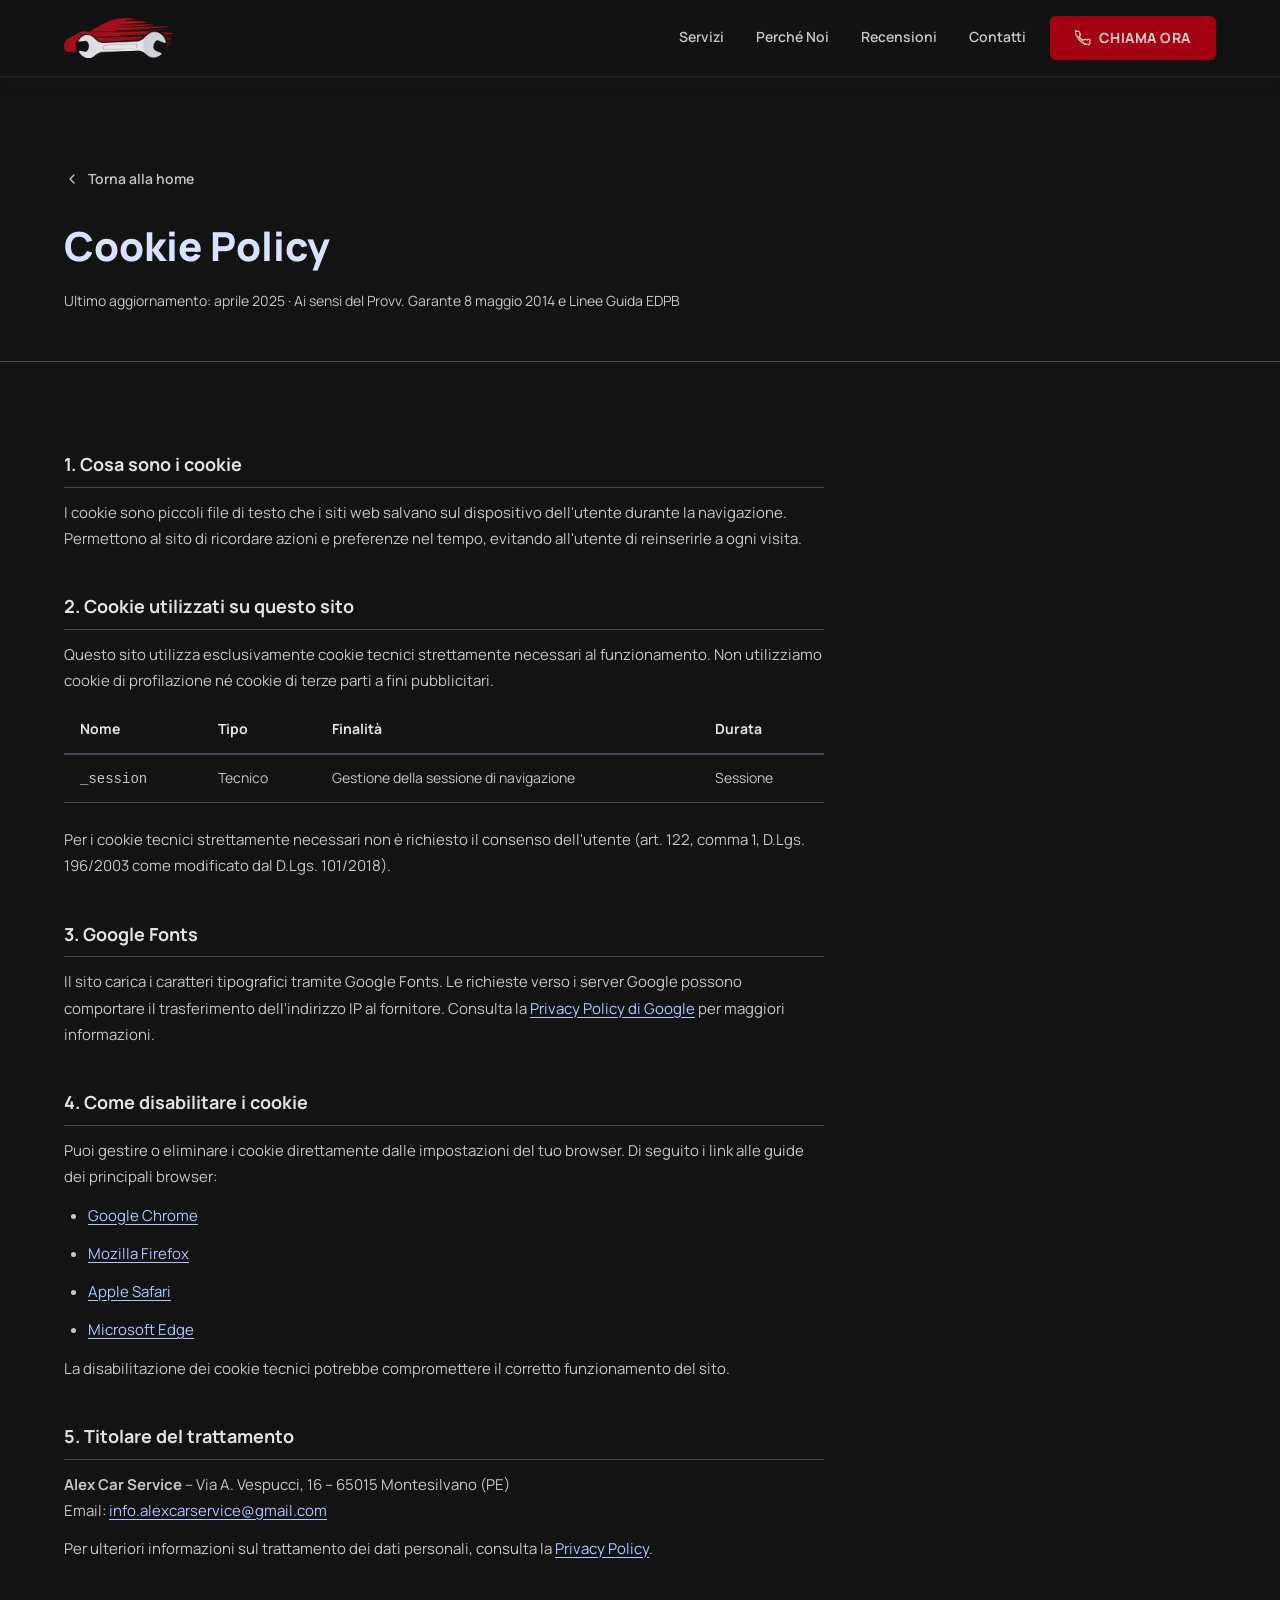
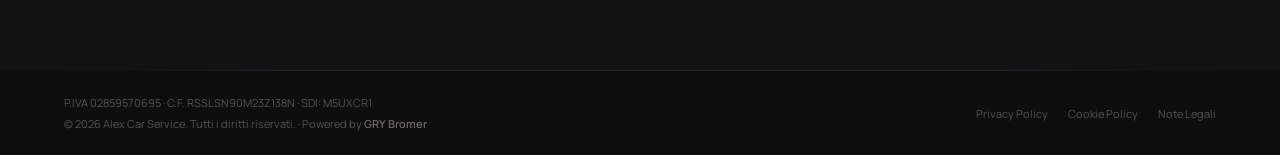
==== cookie.html @ a983581f "Legal pages and fixes" ====
<!DOCTYPE html>
<html lang="it">
<head>
  <meta charset="UTF-8" />
  <meta name="viewport" content="width=device-width, initial-scale=1.0" />
  <meta name="description" content="Cookie Policy di Alex Car Service – Informazioni sull'uso dei cookie sul sito." />
  <meta name="robots" content="noindex, follow" />
  <title>Cookie Policy – Alex Car Service</title>
  <link rel="icon" type="image/x-icon" href="imgs/favicon.ico" />
  <link rel="preconnect" href="https://fonts.googleapis.com" />
  <link rel="preconnect" href="https://fonts.gstatic.com" crossorigin />
  <link href="https://fonts.googleapis.com/css2?family=Manrope:wght@400;500;600;700;800&display=swap" rel="stylesheet" />
  <link rel="stylesheet" href="style.css" />
  <style>
    .legal-header {
      padding: calc(var(--sp-24) + 72px) 0 var(--sp-12);
      border-bottom: 1px solid var(--outline-variant);
    }
    .legal-header h1 {
      font-size: clamp(1.75rem, 4vw, 2.5rem);
      font-weight: 800;
      color: var(--on-primary-container);
      margin-bottom: var(--sp-3);
    }
    .legal-header .legal-meta {
      font-size: 0.875rem;
      color: var(--on-surface-variant);
    }
    .legal-body {
      padding: var(--sp-12) 0 var(--sp-24);
      max-width: 760px;
    }
    .legal-body h2 {
      font-size: 1.125rem;
      font-weight: 700;
      color: var(--on-surface);
      margin: var(--sp-10) 0 var(--sp-3);
      padding-bottom: var(--sp-2);
      border-bottom: 1px solid var(--outline-variant);
    }
    .legal-body p, .legal-body li {
      font-size: 0.9375rem;
      color: var(--on-surface-variant);
      line-height: 1.75;
      margin-bottom: var(--sp-3);
    }
    .legal-body ul { padding-left: var(--sp-6); list-style: disc; }
    .legal-body a { color: var(--primary); text-decoration: underline; text-underline-offset: 3px; }
    .legal-back {
      display: inline-flex;
      align-items: center;
      gap: var(--sp-2);
      font-size: 0.875rem;
      font-weight: 600;
      color: var(--on-surface-variant);
      margin-bottom: var(--sp-6);
      transition: color var(--motion-fast);
    }
    .legal-back:hover { color: var(--on-surface); }
    .cookie-table {
      width: 100%;
      border-collapse: collapse;
      font-size: 0.875rem;
      color: var(--on-surface-variant);
      margin-bottom: var(--sp-6);
    }
    .cookie-table th {
      text-align: left;
      font-weight: 700;
      color: var(--on-surface);
      padding: var(--sp-3) var(--sp-4);
      border-bottom: 2px solid var(--outline-variant);
    }
    .cookie-table td {
      padding: var(--sp-3) var(--sp-4);
      border-bottom: 1px solid var(--outline-variant);
      vertical-align: top;
    }
  </style>
  <script src="script.js" defer></script>
</head>
<body>

  <a href="#main" class="skip-link">Vai al contenuto</a>

  <header class="nav-header scrolled" id="nav-header" role="banner">
    <div class="container nav-inner">
      <a href="index.html" class="nav-logo" aria-label="Alex Car Service – torna alla home">
        <img src="imgs/logo.png" alt="Alex Car Service" class="nav-logo-img" width="120" height="48" />
      </a>
      <nav class="nav-links" id="nav-links" role="navigation" aria-label="Navigazione principale">
        <button class="nav-close" id="nav-close" aria-label="Chiudi menu">
          <svg width="20" height="20" viewBox="0 0 24 24" fill="none" stroke="currentColor" stroke-width="2.5" stroke-linecap="round" aria-hidden="true">
            <line x1="18" y1="6" x2="6" y2="18"/><line x1="6" y1="6" x2="18" y2="18"/>
          </svg>
        </button>
        <a href="index.html#servizi" class="nav-link">Servizi</a>
        <a href="index.html#perche-noi" class="nav-link">Perché Noi</a>
        <a href="index.html#testimonianze" class="nav-link">Recensioni</a>
        <a href="index.html#contatti" class="nav-link">Contatti</a>
        <a href="tel:+393206403331" class="nav-mobile-cta" aria-label="Chiama ora 320 640 3331">
          <svg width="15" height="15" viewBox="0 0 24 24" fill="none" stroke="currentColor" stroke-width="2" stroke-linecap="round" stroke-linejoin="round" aria-hidden="true">
            <path d="M22 16.92v3a2 2 0 01-2.18 2 19.79 19.79 0 01-8.63-3.07A19.5 19.5 0 013.07 9.81a19.79 19.79 0 01-3.07-8.67A2 2 0 012 2h3a2 2 0 012 1.72c.127.96.361 1.903.7 2.81a2 2 0 01-.45 2.11L6.09 9.91a16 16 0 006 6l1.27-1.27a2 2 0 012.11-.45c.907.339 1.85.573 2.81.7A2 2 0 0122 16.92z"/>
          </svg>
          Chiama Ora
        </a>
      </nav>
      <a href="tel:+393206403331" class="btn btn-emergency nav-cta" aria-label="Chiama ora 320 640 3331">
        <svg width="16" height="16" viewBox="0 0 24 24" fill="none" stroke="currentColor" stroke-width="2" stroke-linecap="round" stroke-linejoin="round" aria-hidden="true">
          <path d="M22 16.92v3a2 2 0 01-2.18 2 19.79 19.79 0 01-8.63-3.07A19.5 19.5 0 013.07 9.81a19.79 19.79 0 01-3.07-8.67A2 2 0 012 2h3a2 2 0 012 1.72c.127.96.361 1.903.7 2.81a2 2 0 01-.45 2.11L6.09 9.91a16 16 0 006 6l1.27-1.27a2 2 0 012.11-.45c.907.339 1.85.573 2.81.7A2 2 0 0122 16.92z"/>
        </svg>
        Chiama Ora
      </a>
      <button class="nav-toggle" id="nav-toggle" aria-label="Apri menu" aria-expanded="false" aria-controls="nav-links">
        <span></span><span></span><span></span>
      </button>
    </div>
  </header>

  <main id="main">
    <section class="legal-header">
      <div class="container">
        <a href="index.html" class="legal-back">
          <svg width="16" height="16" viewBox="0 0 24 24" fill="none" stroke="currentColor" stroke-width="2" stroke-linecap="round" stroke-linejoin="round" aria-hidden="true"><polyline points="15 18 9 12 15 6"/></svg>
          Torna alla home
        </a>
        <h1>Cookie Policy</h1>
        <p class="legal-meta">Ultimo aggiornamento: aprile 2025 &middot; Ai sensi del Provv. Garante 8 maggio 2014 e Linee Guida EDPB</p>
      </div>
    </section>

    <div class="container">
      <div class="legal-body">

        <h2>1. Cosa sono i cookie</h2>
        <p>I cookie sono piccoli file di testo che i siti web salvano sul dispositivo dell'utente durante la navigazione. Permettono al sito di ricordare azioni e preferenze nel tempo, evitando all'utente di reinserirle a ogni visita.</p>

        <h2>2. Cookie utilizzati su questo sito</h2>
        <p>Questo sito utilizza esclusivamente cookie tecnici strettamente necessari al funzionamento. Non utilizziamo cookie di profilazione né cookie di terze parti a fini pubblicitari.</p>

        <table class="cookie-table" role="table">
          <thead>
            <tr>
              <th scope="col">Nome</th>
              <th scope="col">Tipo</th>
              <th scope="col">Finalità</th>
              <th scope="col">Durata</th>
            </tr>
          </thead>
          <tbody>
            <tr>
              <td><code>_session</code></td>
              <td>Tecnico</td>
              <td>Gestione della sessione di navigazione</td>
              <td>Sessione</td>
            </tr>
          </tbody>
        </table>

        <p>Per i cookie tecnici strettamente necessari non è richiesto il consenso dell'utente (art. 122, comma 1, D.Lgs. 196/2003 come modificato dal D.Lgs. 101/2018).</p>

        <h2>3. Google Fonts</h2>
        <p>Il sito carica i caratteri tipografici tramite Google Fonts. Le richieste verso i server Google possono comportare il trasferimento dell'indirizzo IP al fornitore. Consulta la <a href="https://policies.google.com/privacy" target="_blank" rel="noopener noreferrer">Privacy Policy di Google</a> per maggiori informazioni.</p>

        <h2>4. Come disabilitare i cookie</h2>
        <p>Puoi gestire o eliminare i cookie direttamente dalle impostazioni del tuo browser. Di seguito i link alle guide dei principali browser:</p>
        <ul>
          <li><a href="https://support.google.com/chrome/answer/95647" target="_blank" rel="noopener noreferrer">Google Chrome</a></li>
          <li><a href="https://support.mozilla.org/it/kb/protezione-antitracciamento-avanzata-firefox-desktop" target="_blank" rel="noopener noreferrer">Mozilla Firefox</a></li>
          <li><a href="https://support.apple.com/it-it/guide/safari/sfri11471/mac" target="_blank" rel="noopener noreferrer">Apple Safari</a></li>
          <li><a href="https://support.microsoft.com/it-it/windows/eliminare-e-gestire-i-cookie-168dab11-0753-043d-7c16-ede5947fc64d" target="_blank" rel="noopener noreferrer">Microsoft Edge</a></li>
        </ul>
        <p>La disabilitazione dei cookie tecnici potrebbe compromettere il corretto funzionamento del sito.</p>

        <h2>5. Titolare del trattamento</h2>
        <p>
          <strong>Alex Car Service</strong> – Via A. Vespucci, 16 – 65015 Montesilvano (PE)<br>
          Email: <a href="mailto:info.alexcarservice@gmail.com">info.alexcarservice@gmail.com</a>
        </p>
        <p>Per ulteriori informazioni sul trattamento dei dati personali, consulta la <a href="privacy.html">Privacy Policy</a>.</p>

      </div>
    </div>
  </main>

  <footer class="footer" role="contentinfo">
    <div class="container">
      <div class="footer-divider" role="separator" aria-hidden="true"></div>
      <div class="footer-bottom">
        <div class="footer-bottom-meta">
          <p>P.IVA 02859570695 &middot; C.F. RSSLSN90M23Z138N &middot; SDI: M5UXCR1</p>
          <p>&copy; <span id="year"></span> Alex Car Service. Tutti i diritti riservati. &middot; Powered by <strong>GRY Bromer</strong></p>
        </div>
        <nav class="footer-legal-links" aria-label="Link legali">
          <a href="privacy.html" class="footer-legal-link">Privacy Policy</a>
          <a href="cookie.html" class="footer-legal-link" aria-current="page">Cookie Policy</a>
          <a href="note-legali.html" class="footer-legal-link">Note Legali</a>
        </nav>
      </div>
    </div>
  </footer>

  <script>document.getElementById('year').textContent = new Date().getFullYear();</script>
</body>
</html>
---- style.css ----
/* ═══════════════════════════════════════════════════════════════
   Alex Car Service — Design System
   Brand: "The Technical Atelier" — DESIGN.md compliant
   ═══════════════════════════════════════════════════════════════ */

/* Google Fonts loaded via <link> in HTML — @import removed to avoid double request */

/* ─── Token Map ─── */
:root {
  /* Surfaces */
  --surface:                  #131313;
  --surface-dim:              #131313;
  --surface-bright:           #3a3938;
  --surface-container-lowest: #0e0e0e;
  --surface-container-low:    #1c1b1b;
  --surface-container:        #201f1f;
  --surface-container-high:   #2b2a29;
  --surface-container-highest:#363534;

  /* Primary — Deep Blue */
  --primary:           #b0c6ff;
  --on-primary:        #002d6e;
  --primary-container: #004aad;
  --on-primary-container: #d9e2ff;

  /* Secondary — Racing Red */
  --secondary:            #ffb3ac;
  --on-secondary:         #5f1520;
  --secondary-container:  #a40213;
  --on-secondary-container: #ffdad6;

  /* Tertiary — Mechanical Gold */
  --tertiary:           #d4c5a0;
  --on-tertiary:        #383016;
  --tertiary-container: #50482b;
  --on-tertiary-container: #f1e1ba;

  /* Text & Outline */
  --on-surface:         #e5e2e1;
  --on-surface-variant: #c9c5c4;
  --outline:            #938f8e;
  --outline-variant:    #434653;

  /* Error */
  --error:           #ffb4ab;
  --on-error:        #690005;
  --error-container: #93000a;

  /* Interaction states */
  --primary-container-hover:   #1a5cb8;
  --secondary-container-hover: #c0021a;

  /* Shadows */
  --shadow-ambient:    0 0 32px rgba(0, 74, 173, 0.06);
  --shadow-ambient-lg: 0 0 48px rgba(0, 74, 173, 0.06);
  --shadow-hover:      0 0 40px rgba(0, 74, 173, 0.14);
  --ghost-border:      1px solid rgba(67, 70, 83, 0.18);

  /* Motion */
  --motion-micro:    100ms ease-out;
  --motion-fast:     200ms cubic-bezier(0.2, 0, 0, 1);
  --motion-standard: 300ms cubic-bezier(0.2, 0, 0, 1);
  --motion-emphasis: 500ms cubic-bezier(0.2, 0, 0, 1);

  /* Spacing — 4px base */
  --sp-1:  0.25rem;
  --sp-2:  0.5rem;
  --sp-3:  0.75rem;
  --sp-4:  1rem;
  --sp-5:  1.25rem;
  --sp-6:  1.5rem;
  --sp-8:  2rem;
  --sp-10: 2.5rem;
  --sp-12: 3rem;
  --sp-16: 4rem;
  --sp-20: 5rem;
  --sp-24: 6rem;

  /* Radius */
  --radius-sm: 0.25rem;
  --radius-md: 0.375rem;
  --radius-lg: 0.75rem;
  --radius-xl: 1rem;
  --radius-full: 9999px;

  /* Typography */
  --font: 'Manrope', -apple-system, BlinkMacSystemFont, 'Segoe UI', sans-serif;
}

/* ─── Reset ─── */
*, *::before, *::after { box-sizing: border-box; margin: 0; padding: 0; }
html { scroll-behavior: smooth; }
body {
  font-family: var(--font);
  font-size: 1rem;
  line-height: 1.6;
  background-color: var(--surface);
  color: var(--on-surface);
  -webkit-font-smoothing: antialiased;
  -moz-osx-font-smoothing: grayscale;
  text-rendering: optimizeLegibility;
  overflow-x: hidden;
}
img, svg { display: block; max-width: 100%; }
a { color: inherit; text-decoration: none; }
ul, ol { list-style: none; }
button { font-family: inherit; cursor: pointer; border: none; background: none; }

/* ─── Skip Link ─── */
.skip-link {
  position: absolute;
  top: -100%;
  left: var(--sp-4);
  background: var(--primary-container);
  color: var(--on-primary-container);
  padding: var(--sp-3) var(--sp-6);
  border-radius: var(--radius-md);
  font-weight: 700;
  font-size: 0.875rem;
  z-index: 9999;
  transition: top var(--motion-fast);
}
.skip-link:focus { top: var(--sp-4); }

/* ─── Container ─── */
.container {
  width: 100%;
  max-width: 1280px;
  margin: 0 auto;
  padding: 0 var(--sp-6);
}
@media (min-width: 768px) { .container { padding: 0 var(--sp-10); } }
@media (min-width: 1024px) { .container { padding: 0 var(--sp-16); } }

/* ─── Typography Utilities ─── */
.label-sm {
  font: 700 0.6875rem/1.3 var(--font);
  letter-spacing: 0.06em;
  text-transform: uppercase;
}
.label-md {
  font: 700 0.75rem/1.3 var(--font);
  letter-spacing: 0.05em;
  text-transform: uppercase;
}

/* ─── Buttons ─── */
.btn {
  display: inline-flex;
  align-items: center;
  gap: var(--sp-2);
  font: 700 0.875rem/1.3 var(--font);
  letter-spacing: 0.04em;
  text-transform: uppercase;
  border-radius: var(--radius-md);
  padding: 0.75rem var(--sp-6);
  transition:
    background-color var(--motion-fast),
    box-shadow var(--motion-standard),
    color var(--motion-micro),
    border-color var(--motion-fast);
  white-space: nowrap;
  cursor: pointer;
  border: 1px solid transparent;
  min-height: 44px;
}
.btn:focus-visible {
  outline: 2px solid var(--primary);
  outline-offset: 2px;
}

.btn-primary {
  background: var(--primary-container);
  color: var(--on-primary-container);
}
.btn-primary:hover {
  background: var(--primary-container-hover);
  box-shadow: var(--shadow-hover);
}
.btn-primary:active { background: #003d92; }

.btn-secondary {
  background: var(--surface-bright);
  color: var(--on-surface);
  border: var(--ghost-border);
}
.btn-secondary:hover {
  background: var(--surface-container-highest);
  border-color: rgba(67, 70, 83, 0.35);
  box-shadow: var(--shadow-ambient);
}

.btn-emergency {
  background: var(--secondary-container);
  color: var(--on-secondary-container);
}
.btn-emergency:hover {
  background: var(--secondary-container-hover);
  box-shadow: 0 0 32px rgba(164, 2, 19, 0.3);
}
.btn-emergency:active { background: #8a010f; }

.btn-ghost {
  background: transparent;
  color: var(--on-primary-container);
  border: 1px solid rgba(217, 226, 255, 0.2);
}
.btn-ghost:hover {
  background: rgba(217, 226, 255, 0.06);
  border-color: rgba(217, 226, 255, 0.35);
}

.btn-tertiary {
  background: var(--tertiary-container);
  color: var(--on-tertiary-container);
}
.btn-tertiary:hover {
  background: #5e5330;
  box-shadow: 0 0 32px rgba(80, 72, 43, 0.4);
}
.btn-tertiary:active { background: #403820; }

.btn-sm { padding: 0.5rem var(--sp-4); font-size: 0.75rem; min-height: 36px; }
.btn-lg { padding: 0.875rem var(--sp-8); font-size: 0.875rem; min-height: 52px; }

/* ─── Badges ─── */
.badge {
  display: inline-flex;
  align-items: center;
  padding: 0.2em 0.65em;
  border-radius: var(--radius-full);
  font: 700 0.6875rem/1.3 var(--font);
  letter-spacing: 0.06em;
  text-transform: uppercase;
}
.badge-primary { background: var(--primary-container); color: var(--on-primary-container); }

/* ─── Status Dots ─── */
.status-dot {
  width: 8px;
  height: 8px;
  border-radius: 50%;
  flex-shrink: 0;
}
.status-ok       { background: var(--primary); box-shadow: 0 0 6px rgba(176, 198, 255, 0.5); }
.status-warn     { background: var(--tertiary); }
.status-alert    { background: var(--secondary); }
.status-crit     { background: var(--secondary-container); }
.status-critical {
  background: var(--secondary);
  box-shadow: 0 0 6px rgba(255, 179, 172, 0.5);
  animation: pulse-critical 1.4s ease-in-out infinite;
}
@keyframes pulse-critical {
  0%, 100% { opacity: 1; }
  50%       { opacity: 0.4; }
}

/* ─── Glassmorphism ─── */
.glass {
  background: rgba(43, 42, 41, 0.80);
  backdrop-filter: blur(20px);
  -webkit-backdrop-filter: blur(20px);
  border: var(--ghost-border);
}

/* ─── Scroll Reveal ─── */
.reveal {
  opacity: 0;
  transform: translateY(16px);
  transition:
    opacity var(--motion-emphasis),
    transform var(--motion-emphasis);
}
.reveal.is-visible {
  opacity: 1;
  transform: translateY(0);
}
.reveal-delay-1 { transition-delay: 70ms; }
.reveal-delay-2 { transition-delay: 140ms; }
.reveal-delay-3 { transition-delay: 210ms; }
.reveal-delay-4 { transition-delay: 280ms; }

@media (prefers-reduced-motion: reduce) {
  .reveal { opacity: 1; transform: none; transition: none; }
  .status-critical { animation: none; }
  .scroll-line { animation: none; }
}
.no-scroll {
  overflow: hidden;
}

/* ─── Section Shared ─── */
.section {
  padding: var(--sp-20) 0;
  content-visibility: auto;
  contain-intrinsic-size: 0 600px;
}
@media (min-width: 1024px) { .section { padding: var(--sp-24) 0; } }

.section-header {
  max-width: 640px;
  margin-bottom: var(--sp-12);
}
.section-header.centered {
  margin-left: auto;
  margin-right: auto;
  text-align: center;
}
.section-header.centered .section-eyebrow,
.form-header .section-eyebrow,
.cta-block .section-eyebrow {
  justify-content: center;
}
.section-header.centered .section-subtitle {
  margin: 0 auto;
}
.section-eyebrow {
  display: flex;
  align-items: center;
  gap: var(--sp-2);
  font: 700 0.6875rem/1.3 var(--font);
  letter-spacing: 0.1em;
  text-transform: uppercase;
  color: var(--primary);
  margin-bottom: var(--sp-3);
}
.section-eyebrow::before {
  content: '';
  display: block;
  width: 20px;
  height: 2px;
  background: var(--primary-container);
  border-radius: 1px;
  flex-shrink: 0;
}

.section-title {
  font: 700 2rem/1.25 var(--font);
  letter-spacing: -0.01em;
  color: var(--on-surface);
  margin-bottom: var(--sp-4);
}
@media (min-width: 768px) { .section-title { font-size: 2.25rem; } }
@media (min-width: 1024px) { .section-title { font-size: 2.75rem; } }

.section-subtitle {
  font: 500 1rem/1.6 var(--font);
  color: var(--on-surface-variant);
  max-width: 52ch;
}

/* ══════════════════════════════════════
   NAVIGATION
══════════════════════════════════════ */
.nav-header {
  position: fixed;
  top: 0;
  left: 0;
  right: 0;
  z-index: 100;
  background: transparent;
  border-bottom: 1px solid transparent;
  transition:
    background var(--motion-standard),
    border-color var(--motion-standard),
    box-shadow var(--motion-standard);
}
.nav-header.scrolled {
  background: rgba(19, 19, 19, 0.96);
  border-bottom-color: rgba(67, 70, 83, 0.4);
  box-shadow: var(--shadow-ambient);
}

.nav-inner {
  display: flex;
  align-items: center;
  gap: var(--sp-6);
  padding-top: var(--sp-4);
  padding-bottom: var(--sp-4);
}

.nav-logo {
  display: flex;
  align-items: center;
  gap: var(--sp-3);
  flex-shrink: 0;
  transition: opacity var(--motion-fast);
}
.nav-logo:hover { opacity: 0.85; }

.nav-logo-img {
  height: 40px;
  width: auto;
  display: block;
  object-fit: contain;
}

.footer-logo-img {
  height: 56px;
  width: auto;
  display: block;
  object-fit: contain;
  margin-bottom: var(--sp-4);
}

.nav-logo-text { display: flex; flex-direction: column; }
.nav-logo-main {
  font: 700 0.9375rem/1.2 var(--font);
  color: var(--on-surface);
  letter-spacing: -0.01em;
}
.nav-logo-sub {
  font: 500 0.6875rem/1.2 var(--font);
  color: var(--on-surface-variant);
  letter-spacing: 0.03em;
}

.nav-links {
  display: none;
  align-items: center;
  gap: var(--sp-8);
  margin-left: auto;
}
@media (min-width: 1024px) { .nav-links { display: flex; } }

.nav-link {
  font: 600 0.875rem/1 var(--font);
  color: var(--on-surface-variant);
  transition: color var(--motion-fast);
  position: relative;
  padding-bottom: 2px;
}
.nav-link::after {
  content: '';
  position: absolute;
  bottom: -2px; left: 0; right: 100%;
  height: 2px;
  background: var(--primary-container);
  transition: right var(--motion-standard);
}
.nav-link:hover { color: var(--on-surface); }
.nav-link:hover::after,
.nav-link.active::after { right: 0; }
.nav-link.active { color: var(--on-surface); }

.nav-cta {
  margin-left: auto;
  display: none;
}
@media (min-width: 1024px) {
  .nav-cta { display: inline-flex; margin-left: 0; }
}

.nav-toggle {
  display: flex;
  flex-direction: column;
  justify-content: center;
  gap: 5px;
  width: 44px;
  height: 44px;
  padding: var(--sp-2);
  margin-left: auto;
  border-radius: var(--radius-md);
  transition: background var(--motion-fast);
}
.nav-toggle:hover { background: var(--surface-container-high); }
.nav-toggle span {
  display: block;
  height: 2px;
  background: var(--on-surface);
  border-radius: 2px;
  transition: transform var(--motion-standard), opacity var(--motion-fast);
}
.nav-toggle.open span:nth-child(1) { transform: translateY(7px) rotate(45deg); }
.nav-toggle.open span:nth-child(2) { opacity: 0; }
.nav-toggle.open span:nth-child(3) { transform: translateY(-7px) rotate(-45deg); }

@media (min-width: 1024px) { .nav-toggle { display: none; } }

/* Mobile nav overlay */
.nav-close {
  display: none;
  position: absolute;
  top: var(--sp-5);
  right: var(--sp-5);
  width: 44px;
  height: 44px;
  align-items: center;
  justify-content: center;
  border-radius: var(--radius-full);
  background: transparent;
  color: var(--on-surface-variant);
  flex-shrink: 0;
  transition: color var(--motion-fast), transform var(--motion-fast);
}
.nav-close:hover {
  background: transparent;
  color: var(--on-surface);
  transform: rotate(90deg);
}

.nav-mobile-cta {
  display: none;
  align-items: center;
  gap: var(--sp-2);
  padding: var(--sp-3) var(--sp-6);
  border-radius: var(--radius-full);
  background: var(--secondary-container);
  color: var(--on-secondary-container);
  font: 700 0.9375rem/1 var(--font);
  letter-spacing: 0.02em;
  text-decoration: none;
  transition: background var(--motion-fast), transform var(--motion-fast);
}
.nav-mobile-cta:hover {
  background: #c5021a;
  transform: translateY(-2px);
}

@keyframes navOverlayIn {
  from { opacity: 0; }
  to   { opacity: 1; }
}
@keyframes navLinkReveal {
  from { opacity: 0; transform: translateY(14px); }
  to   { opacity: 1; transform: translateY(0); }
}
@keyframes navCloseReveal {
  from { opacity: 0; transform: scale(0.7) rotate(-90deg); }
  to   { opacity: 1; transform: scale(1) rotate(0deg); }
}

.nav-links.mobile-open {
  display: flex;
  flex-direction: column;
  position: fixed;
  top: 0; left: 0; right: 0; bottom: 0;
  background-color: var(--surface);
  background-image: radial-gradient(ellipse 55% 45% at 100% 0%, rgba(0, 74, 173, 0.14) 0%, transparent 65%);
  justify-content: center;
  align-items: flex-start;
  gap: var(--sp-8);
  z-index: 99;
  padding: 5rem var(--sp-8) var(--sp-10);
  animation: navOverlayIn 0.22s cubic-bezier(0.2, 0, 0, 1) forwards;
}
.nav-links.mobile-open .nav-close {
  display: flex;
  opacity: 0;
  animation: navCloseReveal 0.35s cubic-bezier(0.2, 0, 0, 1) 0.1s forwards;
}
.nav-links.mobile-open .nav-link {
  font: 600 1.5rem/1.35 var(--font);
  letter-spacing: -0.005em;
  color: var(--on-surface-variant);
  opacity: 0;
  animation: navLinkReveal 0.38s cubic-bezier(0.2, 0, 0, 1) forwards;
  position: relative;
  padding-bottom: var(--sp-2);
  transition: color var(--motion-fast);
}
/* close btn is nth-child(1), links are 2–5 */
.nav-links.mobile-open .nav-link:nth-child(2) { animation-delay: 0.07s; }
.nav-links.mobile-open .nav-link:nth-child(3) { animation-delay: 0.12s; }
.nav-links.mobile-open .nav-link:nth-child(4) { animation-delay: 0.17s; }
.nav-links.mobile-open .nav-link:nth-child(5) { animation-delay: 0.22s; }
.nav-links.mobile-open .nav-link::after { display: none; }
.nav-links.mobile-open .nav-link::before {
  content: '';
  position: absolute;
  left: 0; right: 100%;
  bottom: 0;
  height: 2px;
  background: var(--primary-container);
  transition: right var(--motion-standard);
}
.nav-links.mobile-open .nav-link:hover { color: var(--on-surface); }
.nav-links.mobile-open .nav-link:hover::before { right: 0; }
.nav-links.mobile-open .nav-link.active {
  color: var(--primary);
}
.nav-links.mobile-open .nav-link.active::before { right: 0; }
.nav-links.mobile-open .nav-mobile-cta {
  display: flex;
  opacity: 0;
  animation: navLinkReveal 0.38s cubic-bezier(0.2, 0, 0, 1) 0.27s forwards;
  margin-top: var(--sp-2);
  border-radius: var(--radius-md);
  padding: var(--sp-3) var(--sp-6);
  font: 700 0.875rem/1.3 var(--font);
  letter-spacing: 0.04em;
  text-transform: uppercase;
}

/* ══════════════════════════════════════
   HERO
══════════════════════════════════════ */
/* ─── Hero scroll-wrapper: provides the scroll distance for the pin ─── */
.hero-scroll-wrapper {
  height: 300vh; /* 100vh visible + 200vh of scroll travel */
  position: relative;
}

.hero {
  position: sticky;
  top: 0;
  height: 100svh;
  display: flex;
  align-items: center;
  padding-top: calc(72px + var(--sp-16));
  padding-bottom: var(--sp-20);
  overflow: hidden;
}

.hero-bg {
  position: absolute;
  inset: 0;
  background: transparent; /* video provides the background */
  z-index: 0;
}

/* Scroll-driven canvas frame background */
.hero-canvas {
  position: absolute;
  inset: 0;
  width: 100%;
  height: 100%;
  display: block;
  pointer-events: none;
  background-image: url('imgs/car_fallback.png');
  background-size: cover;
  background-position: center;
}

/* Dark overlay above video, keeps text legible; fades with scroll */
.hero-video-overlay {
  position: absolute;
  inset: 0;
  background: rgba(13, 13, 13, 0.62);
  pointer-events: none;
}

/* Blueprint grid */
.hero-grid {
  position: absolute;
  inset: 0;
  background-image:
    linear-gradient(rgba(176, 198, 255, 0.03) 1px, transparent 1px),
    linear-gradient(90deg, rgba(176, 198, 255, 0.03) 1px, transparent 1px);
  background-size: 48px 48px;
  mask-image: radial-gradient(ellipse 80% 70% at 70% 40%, black 30%, transparent 80%);
}

.hero-glow {
  position: absolute;
  border-radius: 50%;
  filter: blur(80px);
  pointer-events: none;
}
.hero-glow-1 {
  width: 600px; height: 500px;
  top: -100px; right: -100px;
  background: radial-gradient(circle, rgba(0, 74, 173, 0.12) 0%, transparent 70%);
}
.hero-glow-2 {
  width: 400px; height: 300px;
  bottom: 0; left: 10%;
  background: radial-gradient(circle, rgba(0, 74, 173, 0.06) 0%, transparent 70%);
}

.hero-inner {
  position: relative;
  z-index: 1;
  display: grid;
  grid-template-columns: 1fr;
  gap: var(--sp-12);
  align-items: center;
}
@media (min-width: 1024px) {
  .hero-inner {
    grid-template-columns: 7fr 5fr;
    gap: var(--sp-16);
  }
}

.hero-badge {
  display: inline-flex;
  align-items: center;
  gap: var(--sp-2);
  background: rgba(0, 74, 173, 0.1);
  border: 1px solid rgba(176, 198, 255, 0.2);
  border-radius: var(--radius-full);
  padding: var(--sp-2) var(--sp-4);
  font: 600 0.6875rem/1 var(--font);
  color: var(--primary);
  letter-spacing: 0.06em;
  text-transform: uppercase;
  margin-bottom: var(--sp-8);
  backdrop-filter: blur(8px);
}
.badge-dot {
  width: 6px; height: 6px;
  border-radius: 50%;
  background: var(--primary);
  box-shadow: 0 0 6px rgba(176, 198, 255, 0.6);
}

.hero-headline {
  font: 800 2.5rem/1.08 var(--font);
  letter-spacing: -0.025em;
  color: var(--on-surface);
  margin-bottom: var(--sp-6);
  text-shadow: 0 2px 32px rgba(0, 0, 0, 0.6);
}
.hero-headline em {
  font-style: normal;
  color: var(--primary);
  display: block;
}
@media (min-width: 768px) { .hero-headline { font-size: 3rem; } }
@media (min-width: 1024px) { .hero-headline { font-size: 3.75rem; } }
@media (min-width: 1280px) { .hero-headline { font-size: 4rem; } }

.hero-body {
  font: 500 1.0625rem/1.65 var(--font);
  color: var(--on-surface-variant);
  max-width: 50ch;
  margin-bottom: var(--sp-10);
  text-shadow: 0 1px 12px rgba(0, 0, 0, 0.4);
}

.hero-actions {
  display: flex;
  flex-wrap: wrap;
  gap: var(--sp-4);
}

/* Hero visual — right side */
.hero-visual {
  display: flex;
  flex-direction: column;
  gap: var(--sp-4);
  perspective: 900px;
  will-change: transform;
  /* smooth transform from spring JS animation */
  transition: transform 0.05s linear;
}

.hero-card {
  border-radius: 4px;
  overflow: hidden;
  position: relative;
  background: rgba(6, 6, 10, 0.82);
  backdrop-filter: blur(32px);
  -webkit-backdrop-filter: blur(32px);
  border: 1px solid rgba(176, 198, 255, 0.12);
  border-top: 2px solid rgba(176, 198, 255, 0.6);
  box-shadow:
    0 24px 64px rgba(0, 0, 0, 0.7),
    0 2px 0 rgba(176, 198, 255, 0.04),
    inset 0 1px 0 rgba(176, 198, 255, 0.06);
  transform: rotateY(-3deg) rotateX(1.5deg);
  transform-origin: right center;
  transition: transform var(--motion-emphasis);
}
.hero-visual:hover .hero-card {
  transform: rotateY(-1deg) rotateX(0.5deg);
}

.hero-card-header {
  display: flex;
  align-items: center;
  gap: var(--sp-3);
  padding: var(--sp-2) var(--sp-4);
  background: rgba(176, 198, 255, 0.05);
  border-bottom: 1px solid rgba(176, 198, 255, 0.09);
}

.diag-obd-label {
  display: flex;
  align-items: center;
  gap: 4px;
  font: 700 0.5rem/1 var(--font);
  color: var(--primary);
  letter-spacing: 0.15em;
  text-transform: uppercase;
  background: rgba(176, 198, 255, 0.1);
  border: 1px solid rgba(176, 198, 255, 0.25);
  border-radius: 2px;
  padding: 3px 8px;
  flex-shrink: 0;
}
.diag-header-title {
  flex: 1;
  font: 600 0.5625rem/1 var(--font);
  color: var(--on-surface-variant);
  letter-spacing: 0.12em;
  text-transform: uppercase;
}

.diag-alert {
  display: flex;
  align-items: center;
  gap: var(--sp-2);
  padding: var(--sp-2) var(--sp-4);
  font: 700 0.5rem/1 var(--font);
  letter-spacing: 0.12em;
  text-transform: uppercase;
  color: var(--secondary);
  background: rgba(164, 2, 19, 0.14);
  border-bottom: 1px solid rgba(255, 179, 172, 0.09);
  transition: color 0.45s ease, background 0.45s ease;
}
.diag-alert[data-state="ok"] {
  color: var(--primary);
  background: rgba(0, 74, 173, 0.12);
  border-bottom-color: rgba(176, 198, 255, 0.09);
}

/* Progress bar — fills 0→100% with scroll */
.diag-scan-bar {
  height: 2px;
  background: rgba(176, 198, 255, 0.07);
}
.diag-scan-fill {
  height: 100%;
  width: 0%;
  background: linear-gradient(90deg, rgba(0, 74, 173, 0.5), var(--primary));
  transition: width 0.12s linear;
}

.hero-card-body { padding: var(--sp-3) var(--sp-4); }

.diag-row {
  display: grid;
  grid-template-columns: 14px 1fr auto;
  align-items: center;
  gap: var(--sp-2);
  padding: var(--sp-2) 0;
  border-bottom: 1px solid rgba(176, 198, 255, 0.07);
}
.diag-row:last-child { border-bottom: none; }

.diag-row-icon {
  color: var(--on-surface-variant);
  flex-shrink: 0;
  opacity: 0.55;
}
.diag-label {
  font: 600 0.5625rem/1 var(--font);
  color: var(--on-surface-variant);
  letter-spacing: 0.1em;
  text-transform: uppercase;
}
.diag-val {
  font: 700 0.6875rem/1 var(--font);
  letter-spacing: 0.04em;
  text-align: right;
  font-variant-numeric: tabular-nums;
  transition: color 0.45s ease;
}

.hero-card-footer {
  display: flex;
  justify-content: space-between;
  align-items: center;
  padding: var(--sp-2) var(--sp-4);
  background: rgba(176, 198, 255, 0.03);
  border-top: 1px solid rgba(176, 198, 255, 0.07);
}
.hero-card-footer .label-sm {
  font-size: 0.5625rem;
  letter-spacing: 0.1em;
  text-transform: uppercase;
  transition: color 0.45s ease;
}

/* Stat strip */
.hero-stat-strip {
  display: flex;
  align-items: center;
  background: rgba(28, 27, 27, 0.85);
  backdrop-filter: blur(12px);
  border: 1px solid rgba(67, 70, 83, 0.25);
  border-radius: var(--radius-lg);
  padding: var(--sp-4) var(--sp-6);
  gap: var(--sp-6);
  will-change: opacity;
  transition: opacity 0.08s linear;
}
.hero-stat { flex: 1; text-align: center; }
.hero-stat-num {
  display: block;
  font: 800 1.625rem/1.1 var(--font);
  letter-spacing: -0.03em;
  color: var(--primary);
  font-variant-numeric: tabular-nums;
}
.hero-stat-label {
  display: block;
  font: 500 0.6875rem/1.3 var(--font);
  color: var(--on-surface-variant);
  margin-top: var(--sp-1);
}
.hero-stat-divider {
  width: 1px; height: 40px;
  background: rgba(67, 70, 83, 0.2);
  flex-shrink: 0;
}

/* Hero content — smooth opacity transitions from JS */
.hero-content {
  will-change: opacity;
  transition: opacity 0.08s linear;
}

/* Scroll cue */
.hero-scroll-cue {
  position: absolute;
  bottom: var(--sp-8);
  left: 50%;
  transform: translateX(-50%);
  display: flex;
  flex-direction: column;
  align-items: center;
  gap: var(--sp-2);
  transition: opacity 0.4s ease;
}
.hero-scroll-cue.hidden {
  opacity: 0;
  pointer-events: none;
}
.scroll-label {
  font-size: 0.625rem;
  letter-spacing: 0.15em;
  text-transform: uppercase;
  color: rgba(176, 198, 255, 0.5);
  font-weight: 500;
}
.scroll-line {
  width: 1px; height: 48px;
  background: linear-gradient(to bottom, transparent, rgba(176, 198, 255, 0.4), transparent);
  animation: scrollCue 2s ease-in-out infinite;
}
@keyframes scrollCue {
  0%, 100% { opacity: 0.3; transform: scaleY(0.6) translateY(-4px); }
  50% { opacity: 1; transform: scaleY(1) translateY(4px); }
}
@media (prefers-reduced-motion: reduce) { .scroll-line { animation: none; opacity: 0.4; } }

/* Hero claim — appears at animation end */
.hero-claim {
  position: absolute;
  top: 50%;
  left: 50%;
  transform: translate(-50%, -50%);
  text-align: center;
  z-index: 2;
  opacity: 0;
  pointer-events: none;
  white-space: nowrap;
  max-width: calc(100vw - var(--sp-12));
  overflow: hidden;
}
.hero-claim-eyebrow {
  font: 600 0.625rem/1 var(--font);
  letter-spacing: 0.24em;
  text-transform: uppercase;
  color: var(--primary);
  margin-bottom: var(--sp-5);
  text-shadow:
    0 0 24px rgba(0, 0, 0, 0.9),
    0 0 48px rgba(0, 0, 0, 0.7);
}
.hero-claim-text {
  font: 800 2.75rem/1.05 var(--font);
  letter-spacing: -0.03em;
  color: var(--on-surface);
  text-shadow:
    0 2px 8px  rgba(0, 0, 0, 0.95),
    0 4px 24px rgba(0, 0, 0, 0.85),
    0 8px 64px rgba(0, 0, 0, 0.6);
}
@media (min-width: 768px) { .hero-claim-text { font-size: 3.5rem; } }
@media (min-width: 1024px) { .hero-claim-text { font-size: 4.25rem; } }

/* ══════════════════════════════════════
   SERVICES
══════════════════════════════════════ */
.section-services {
  background: var(--surface-container-low);
}

.services-guide {
  font: 500 0.9375rem/1.6 var(--font);
  color: var(--on-surface-variant);
  max-width: 62ch;
  margin: 0 auto var(--sp-8);
  text-align: center;
}
.services-guide strong {
  color: var(--on-surface);
  font-weight: 600;
}

.services-grid {
  display: grid;
  grid-template-columns: 1fr;
  gap: var(--sp-4);
}
@media (min-width: 640px) { .services-grid { grid-template-columns: repeat(2, 1fr); } }
@media (min-width: 1024px) { .services-grid { grid-template-columns: repeat(4, 1fr); } }

.service-card {
  background: var(--surface-container-highest);
  border-radius: var(--radius-lg);
  border: 1px solid transparent;
  cursor: default;
}

.service-card-inner {
  padding: var(--sp-6);
  height: 100%;
  display: flex;
  flex-direction: column;
  gap: var(--sp-4);
  position: relative;
}
.service-card-inner .status-dot {
  position: absolute;
  top: var(--sp-6);
  right: var(--sp-6);
}

.service-icon-wrap {
  width: 48px; height: 48px;
  display: flex;
  align-items: center;
  justify-content: center;
  background: linear-gradient(135deg, rgba(0, 74, 173, 0.18) 0%, rgba(0, 74, 173, 0.06) 100%);
  border: 1px solid rgba(176, 198, 255, 0.1);
  border-radius: var(--radius-md);
  color: var(--primary);
  flex-shrink: 0;
  transition: background var(--motion-standard), border-color var(--motion-standard);
}

.service-content { flex: 1; }
.service-title {
  font: 600 1.125rem/1.4 var(--font);
  color: var(--on-surface);
  margin-bottom: var(--sp-2);
}
.service-desc {
  font: 400 0.8125rem/1.5 var(--font);
  color: var(--on-surface-variant);
}

/* ══════════════════════════════════════
   WHY CHOOSE US
══════════════════════════════════════ */
.section-why { background: var(--surface); }

.why-inner {
  display: grid;
  grid-template-columns: 1fr;
  gap: var(--sp-12);
  align-items: center;
}
@media (min-width: 1024px) {
  .why-inner {
    grid-template-columns: 7fr 5fr;
    gap: var(--sp-16);
  }
}

.why-lead {
  font: 500 1rem/1.6 var(--font);
  color: var(--on-surface-variant);
  max-width: 55ch;
  margin-bottom: var(--sp-8);
}

.pillars-list {
  display: flex;
  flex-direction: column;
  gap: var(--sp-6);
}

.pillar {
  display: flex;
  gap: var(--sp-4);
  align-items: flex-start;
}

.pillar-icon {
  width: 40px; height: 40px;
  display: flex;
  align-items: center;
  justify-content: center;
  background: linear-gradient(135deg, rgba(0, 74, 173, 0.18) 0%, rgba(0, 74, 173, 0.06) 100%);
  border: 1px solid rgba(176, 198, 255, 0.1);
  border-radius: var(--radius-md);
  flex-shrink: 0;
  color: var(--primary);
}

.pillar-title {
  font: 600 1rem/1.4 var(--font);
  color: var(--on-surface);
  margin-bottom: var(--sp-1);
}
.pillar-desc {
  font: 400 0.875rem/1.6 var(--font);
  color: var(--on-surface-variant);
  max-width: 48ch;
}

/* Spec panel */
.spec-panel {
  border-radius: var(--radius-lg);
  overflow: hidden;
}

.spec-panel-header {
  display: flex;
  justify-content: space-between;
  align-items: center;
  padding: var(--sp-4) var(--sp-6);
  background: var(--surface-container-high);
}

.spec-list { padding: var(--sp-4) var(--sp-6); display: flex; flex-direction: column; gap: var(--sp-4); }

.spec-item {
  display: grid;
  grid-template-columns: 1fr auto auto;
  align-items: center;
  gap: var(--sp-3);
}
.spec-key {
  font: 500 0.8125rem/1 var(--font);
  color: var(--on-surface-variant);
  white-space: nowrap;
}
.spec-bar-wrap {
  flex: 1;
  height: 4px;
  background: var(--surface-container);
  border-radius: var(--radius-full);
  overflow: hidden;
  min-width: 60px;
}
.spec-bar {
  height: 100%;
  width: 100%;
  background: var(--primary-container);
  border-radius: var(--radius-full);
  transform: scaleX(0);
  transform-origin: left center;
  will-change: transform;
  transition: transform 1s cubic-bezier(0.2, 0, 0, 1);
}
.spec-bar-warn { background: var(--tertiary-container); }
.spec-pct {
  font: 700 0.75rem/1 var(--font);
  letter-spacing: 0.02em;
  min-width: 2.5em;
  text-align: right;
  font-variant-numeric: tabular-nums;
}

.spec-footer {
  display: flex;
  align-items: center;
  gap: var(--sp-2);
  padding: var(--sp-3) var(--sp-6);
  background: var(--surface-container);
  color: var(--primary);
}

/* Cert badges */
.cert-strip {
  display: flex;
  flex-wrap: wrap;
  gap: var(--sp-3);
  margin-top: var(--sp-4);
}
.cert-badge {
  display: flex;
  align-items: center;
  gap: var(--sp-2);
  background: var(--surface-container-low);
  border: var(--ghost-border);
  border-radius: var(--radius-full);
  padding: var(--sp-2) var(--sp-4);
  font: 600 0.75rem/1 var(--font);
  color: var(--tertiary);
  letter-spacing: 0.02em;
}

/* ══════════════════════════════════════
   TESTIMONIALS
══════════════════════════════════════ */
.section-testimonials { background: var(--surface); }

.testimonials-grid {
  display: grid;
  grid-template-columns: 1fr;
  gap: var(--sp-6);
}
@media (min-width: 768px) { .testimonials-grid { grid-template-columns: repeat(3, 1fr); } }

.testimonial-card {
  background: var(--surface-container-highest);
  border-radius: var(--radius-lg);
  padding: var(--sp-8);
  display: flex;
  flex-direction: column;
  gap: var(--sp-6);
  border: 1px solid rgba(67, 70, 83, 0.15);
  position: relative;
  overflow: hidden;
  transition: box-shadow var(--motion-standard), transform var(--motion-standard), border-color var(--motion-standard);
}
.testimonial-card::before {
  content: '\201C';
  position: absolute;
  top: var(--sp-4);
  right: var(--sp-6);
  font-size: 5rem;
  line-height: 1;
  color: rgba(176, 198, 255, 0.06);
  font-family: Georgia, serif;
  pointer-events: none;
}
.testimonial-card:hover {
  box-shadow: var(--shadow-ambient-lg);
  border-color: rgba(176, 198, 255, 0.1);
  transform: translateY(-3px);
}

.testi-stars {
  color: var(--tertiary);
  font-size: 0.9375rem;
  letter-spacing: 0.1em;
}

.testi-text {
  font: 400 0.9375rem/1.6 var(--font);
  color: var(--on-surface-variant);
  flex: 1;
  max-width: 52ch;
}

.testi-author {
  display: flex;
  align-items: center;
  gap: var(--sp-3);
  font-style: normal;
}

.testi-avatar {
  width: 40px; height: 40px;
  border-radius: 50%;
  background: var(--primary-container);
  color: var(--on-primary-container);
  display: flex;
  align-items: center;
  justify-content: center;
  font: 700 1rem/1 var(--font);
  flex-shrink: 0;
}

.testi-name {
  display: block;
  font: 600 0.875rem/1.2 var(--font);
  color: var(--on-surface);
}
.testi-car {
  display: block;
  font: 400 0.75rem/1.3 var(--font);
  color: var(--on-surface-variant);
  margin-top: 2px;
}

/* ══════════════════════════════════════
   FAQ
══════════════════════════════════════ */
.section-faq { background: var(--surface-container-low); }

.faq-inner {
  display: grid;
  grid-template-columns: 1fr;
  gap: var(--sp-12);
}
@media (min-width: 1024px) {
  .faq-inner {
    grid-template-columns: 4fr 7fr;
    align-items: start;
    gap: var(--sp-16);
  }
}

.faq-header .section-title { margin-bottom: var(--sp-6); }

.faq-cta {
  display: flex;
  flex-direction: column;
  gap: var(--sp-4);
}
.faq-cta-note {
  font: 400 0.875rem/1.6 var(--font);
  color: var(--on-surface-variant);
  max-width: 36ch;
}

.faq-list {
  display: flex;
  flex-direction: column;
}

.faq-item {
  border-bottom: 1px solid rgba(67, 70, 83, 0.14);
}
.faq-item:first-child { border-top: 1px solid rgba(67, 70, 83, 0.14); }

.faq-question {
  display: flex;
  justify-content: space-between;
  align-items: center;
  gap: var(--sp-4);
  padding: var(--sp-6) 0;
  font: 600 1rem/1.4 var(--font);
  color: var(--on-surface);
  cursor: pointer;
  list-style: none;
  transition: color var(--motion-fast);
  user-select: none;
}
.faq-question:hover { color: var(--primary); }
.faq-question::-webkit-details-marker { display: none; }

.faq-icon {
  flex-shrink: 0;
  color: var(--on-surface-variant);
  transition: transform var(--motion-standard);
}
details[open] .faq-icon { transform: rotate(180deg); }
details[open] .faq-question { color: var(--primary); }
details[open] .faq-icon { color: var(--primary); }

.faq-answer {
  padding: 0 0 var(--sp-6) 0;
  font: 400 0.9375rem/1.6 var(--font);
  color: var(--on-surface-variant);
  max-width: 60ch;
  animation: fadeDown var(--motion-standard) forwards;
}
.faq-answer a {
  color: var(--primary);
  text-decoration: underline;
  text-underline-offset: 3px;
}
@keyframes fadeDown {
  from { opacity: 0; transform: translateY(-8px); }
  to   { opacity: 1; transform: translateY(0); }
}
@media (prefers-reduced-motion: reduce) {
  .faq-answer { animation: none; }
}

/* ══════════════════════════════════════
   FINAL CTA
══════════════════════════════════════ */
.section-cta {
  background: linear-gradient(135deg, var(--primary-container) 0%, #003380 100%);
  padding: var(--sp-24) 0;
  position: relative;
  overflow: hidden;
}
.section-cta::before {
  content: '';
  position: absolute;
  inset: 0;
  background-image:
    linear-gradient(rgba(176, 198, 255, 0.03) 1px, transparent 1px),
    linear-gradient(90deg, rgba(176, 198, 255, 0.03) 1px, transparent 1px);
  background-size: 56px 56px;
  pointer-events: none;
}

.cta-block {
  position: relative;
  text-align: center;
  max-width: 680px;
  margin: 0 auto;
  overflow: hidden;
}

.cta-glow {
  position: absolute;
  width: 400px; height: 300px;
  top: 50%; left: 50%;
  transform: translate(-50%, -50%);
  background: radial-gradient(circle, rgba(176, 198, 255, 0.08) 0%, transparent 70%);
  pointer-events: none;
}

.cta-headline {
  font: 800 2.5rem/1.08 var(--font);
  letter-spacing: -0.025em;
  color: var(--on-primary-container);
  margin: var(--sp-4) 0;
}
@media (min-width: 768px) { .cta-headline { font-size: 3rem; } }
@media (min-width: 1024px) { .cta-headline { font-size: 3.25rem; } }

.cta-body {
  font: 500 1rem/1.6 var(--font);
  color: rgba(217, 226, 255, 0.75);
  max-width: 50ch;
  margin: 0 auto var(--sp-10);
}

.cta-actions {
  display: flex;
  flex-wrap: wrap;
  justify-content: center;
  gap: var(--sp-4);
}

/* ══════════════════════════════════════
   CONTACT
══════════════════════════════════════ */
.section-contact { background: var(--surface-container-low); }

.contact-grid {
  display: grid;
  grid-template-columns: 1fr;
  gap: var(--sp-8);
}
@media (min-width: 1024px) { .contact-grid { grid-template-columns: 5fr 7fr; } }

.contact-info {
  display: flex;
  flex-direction: column;
  gap: var(--sp-6);
}

.contact-card {
  background: var(--surface-container-highest);
  border-radius: var(--radius-lg);
  padding: var(--sp-6);
  display: flex;
  flex-direction: column;
  gap: var(--sp-6);
}

.contact-item {
  display: flex;
  gap: var(--sp-4);
  align-items: flex-start;
}
.contact-icon {
  width: 40px; height: 40px;
  background: rgba(0, 74, 173, 0.12);
  border-radius: var(--radius-md);
  display: flex;
  align-items: center;
  justify-content: center;
  flex-shrink: 0;
  color: var(--primary);
}
.contact-label {
  font: 700 0.6875rem/1.3 var(--font);
  letter-spacing: 0.06em;
  text-transform: uppercase;
  color: var(--on-surface-variant);
  margin-bottom: var(--sp-1);
}
.contact-value {
  font: 600 1rem/1.4 var(--font);
  color: var(--on-surface);
  transition: color var(--motion-fast);
}
a.contact-value:hover { color: var(--primary); }

/* Hours */
.hours-card {
  background: var(--surface-container);
  border-radius: var(--radius-lg);
  padding: var(--sp-6);
}
.hours-title {
  font: 700 0.75rem/1 var(--font);
  letter-spacing: 0.08em;
  text-transform: uppercase;
  color: var(--on-surface-variant);
  margin-bottom: var(--sp-4);
}
.hours-grid { display: flex; flex-direction: column; gap: var(--sp-3); }
.hours-row {
  display: flex;
  justify-content: space-between;
  align-items: baseline;
  gap: var(--sp-4);
  flex-wrap: wrap;
}
.hours-day {
  font: 500 0.875rem/1.4 var(--font);
  color: var(--on-surface);
}
.hours-time {
  font: 600 0.8125rem/1.4 var(--font);
  color: var(--primary);
}
.hours-row-closed .hours-day { color: var(--on-surface-variant); }
.hours-closed { color: var(--on-surface-variant) !important; }
.hours-note {
  margin-top: var(--sp-4);
  font: 400 0.75rem/1.5 var(--font);
  color: var(--on-surface-variant);
}

/* Map placeholder */
.map-container { min-height: 360px; border-radius: var(--radius-lg); overflow: hidden; }
.map-iframe { display: block; width: 100%; height: 100%; min-height: 360px; border: 0; }

.map-placeholder {
  height: 100%;
  min-height: 360px;
  background: var(--surface-container);
  border-radius: var(--radius-lg);
  display: flex;
  align-items: center;
  justify-content: center;
  position: relative;
  overflow: hidden;
  border: var(--ghost-border);
}
/* Blueprint grid texture for map placeholder */
.map-placeholder::before {
  content: '';
  position: absolute;
  inset: 0;
  background-image:
    linear-gradient(rgba(176, 198, 255, 0.04) 1px, transparent 1px),
    linear-gradient(90deg, rgba(176, 198, 255, 0.04) 1px, transparent 1px);
  background-size: 32px 32px;
}
.map-inner {
  position: relative;
  z-index: 1;
  text-align: center;
  display: flex;
  flex-direction: column;
  align-items: center;
  gap: var(--sp-4);
}
.map-pin {
  filter: drop-shadow(0 8px 24px rgba(0, 74, 173, 0.45));
  animation: pinFloat 3s ease-in-out infinite;
}
@keyframes pinFloat {
  0%, 100% { transform: translateY(0); }
  50% { transform: translateY(-6px); }
}
@media (prefers-reduced-motion: reduce) { .map-pin { animation: none; } }
.map-address {
  font: 600 0.9375rem/1.5 var(--font);
  color: var(--on-surface);
  text-align: center;
}

/* ══════════════════════════════════════
   FOOTER
══════════════════════════════════════ */
.footer {
  background: var(--surface-container-lowest);
  padding: 0 0 var(--sp-6);
  position: relative;
}

/* Accent gradient line at top */
.footer-top-bar {
  height: 2px;
  background: linear-gradient(90deg, transparent 0%, #004aad 30%, #b0c6ff 60%, transparent 100%);
  margin-bottom: var(--sp-12);
  opacity: 0.8;
}

/* 4-column main grid */
.footer-main {
  display: grid;
  grid-template-columns: 1fr;
  gap: var(--sp-10);
  padding-bottom: var(--sp-10);
}
@media (min-width: 640px) {
  .footer-main { grid-template-columns: 1fr 1fr; }
}
@media (min-width: 1024px) {
  .footer-main { grid-template-columns: 2.2fr 1fr 1fr 1.3fr; align-items: start; }
}

/* Brand column */
.footer-logo {
  margin-bottom: var(--sp-4);
}
.footer-tagline {
  font: 400 0.875rem/1.7 var(--font);
  color: rgba(201, 197, 196, 0.65);
  max-width: 38ch;
  margin-bottom: var(--sp-6);
}

/* CTA buttons in brand column */
.footer-cta-row {
  display: flex;
  flex-wrap: wrap;
  gap: var(--sp-3);
}
.footer-cta-btn {
  display: inline-flex;
  align-items: center;
  gap: var(--sp-2);
  padding: 0.5rem var(--sp-4);
  border-radius: var(--radius-md);
  font: 600 0.8125rem/1 var(--font);
  letter-spacing: 0.01em;
  transition:
    background-color var(--motion-fast),
    box-shadow var(--motion-standard),
    color var(--motion-micro),
    border-color var(--motion-fast),
    transform var(--motion-fast);
  cursor: pointer;
  background: var(--primary-container);
  color: #d9e2ff;
  border: 1px solid transparent;
}
.footer-cta-btn:hover {
  background: var(--primary-container-hover);
  color: var(--on-primary-container);
  transform: translateY(-1px);
  box-shadow: var(--shadow-hover);
}
.footer-cta-ghost {
  background: transparent;
  border-color: rgba(176, 198, 255, 0.2);
  color: var(--on-surface-variant);
}
.footer-cta-ghost:hover {
  background: rgba(176, 198, 255, 0.08);
  border-color: rgba(176, 198, 255, 0.4);
  color: var(--primary);
  box-shadow: none;
  transform: translateY(-1px);
}

/* Column headings */
.footer-col-title {
  font: 700 0.6875rem/1.3 var(--font);
  letter-spacing: 0.1em;
  text-transform: uppercase;
  color: var(--primary);
  margin-bottom: var(--sp-5);
  padding-bottom: var(--sp-3);
  border-bottom: 1px solid rgba(176, 198, 255, 0.12);
}

/* Navigation links */
.footer-col nav {
  display: flex;
  flex-direction: column;
  gap: var(--sp-3);
}
.footer-link {
  font: 400 0.875rem/1.2 var(--font);
  color: rgba(201, 197, 196, 0.65);
  transition: color var(--motion-fast), padding-left var(--motion-fast);
  cursor: pointer;
}
.footer-link:hover {
  color: var(--on-surface);
  padding-left: 4px;
}
.footer-link-accent {
  color: var(--primary);
  font-weight: 600;
}
.footer-link-accent:hover {
  color: #d9e2ff;
}

/* Contact info list */
.footer-info-list {
  list-style: none;
  display: flex;
  flex-direction: column;
  gap: var(--sp-4);
}
.footer-info-item {
  display: flex;
  align-items: flex-start;
  gap: var(--sp-3);
  font: 400 0.8125rem/1.55 var(--font);
  color: rgba(201, 197, 196, 0.65);
}
.footer-info-item svg {
  flex-shrink: 0;
  margin-top: 2px;
  stroke: var(--primary);
  opacity: 0.8;
}
.footer-info-link {
  color: rgba(201, 197, 196, 0.65);
  font-weight: 500;
  transition: color var(--motion-fast);
  cursor: pointer;
}
.footer-info-link:hover { color: var(--primary); }

/* Horizontal divider */
.footer-divider {
  height: 1px;
  background: linear-gradient(90deg, transparent, rgba(67, 70, 83, 0.35) 20%, rgba(67, 70, 83, 0.35) 80%, transparent);
  margin-bottom: var(--sp-6);
}

/* Bottom bar */
.footer-bottom {
  display: flex;
  flex-direction: column;
  gap: var(--sp-4);
  align-items: flex-start;
}
@media (min-width: 768px) {
  .footer-bottom {
    flex-direction: row;
    align-items: center;
    justify-content: space-between;
  }
}

.footer-bottom-meta {
  display: flex;
  flex-direction: column;
  gap: var(--sp-1);
}
.footer-bottom-meta p {
  font: 400 0.6875rem/1.5 var(--font);
  color: rgba(201, 197, 196, 0.38);
}
.footer-bottom-meta strong {
  font-weight: 600;
  color: rgba(201, 197, 196, 0.5);
}

/* Legal page links */
.footer-legal-links {
  display: flex;
  flex-wrap: wrap;
  gap: var(--sp-1) var(--sp-5);
}
.footer-legal-link {
  font: 400 0.6875rem/1.5 var(--font);
  color: rgba(201, 197, 196, 0.38);
  transition: color var(--motion-micro);
  cursor: pointer;
}
.footer-legal-link:hover { color: var(--on-surface-variant); }

/* ══════════════════════════════════════
   MOBILE NAV — close btn inside overlay
══════════════════════════════════════ */
.nav-links.mobile-open .nav-link:focus-visible {
  outline: 2px solid var(--primary);
  outline-offset: 4px;
  border-radius: var(--radius-md);
}

/* ══════════════════════════════════════
   CONTACT FORM
══════════════════════════════════════ */
.section-form {
  background: var(--surface-container-low);
}

.form-block {
  margin: 0 auto;
  background: var(--surface-container-high);
  border: 1px solid rgba(67, 70, 83, 0.32);
  border-radius: var(--radius-xl);
  padding: var(--sp-12) var(--sp-12);
  box-shadow: 0 0 64px rgba(0, 74, 173, 0.07);
}
@media (max-width: 639px) {
  .form-block { padding: var(--sp-8) var(--sp-6); }
}

.form-header {
  text-align: center;
  margin-bottom: var(--sp-10);
}
.form-header .section-subtitle {
  margin: var(--sp-4) auto 0;
}

.contact-form {
  display: flex;
  flex-direction: column;
  gap: var(--sp-6);
}

.form-row {
  display: grid;
  grid-template-columns: 1fr;
  gap: var(--sp-6);
}
@media (min-width: 640px) {
  .form-row { grid-template-columns: 1fr 1fr; }
}

.form-field {
  display: flex;
  flex-direction: column;
  gap: var(--sp-3);
}

.form-field label {
  font: 600 0.6875rem/1 var(--font);
  color: var(--on-surface-variant);
  letter-spacing: 0.08em;
  text-transform: uppercase;
}
.form-field .checkbox-label span { color: var(--on-surface-variant); }

.form-field input,
.form-field select,
.form-field textarea {
  background: var(--surface-container);
  border: 1px solid rgba(67, 70, 83, 0.5);
  border-radius: var(--radius-lg);
  color: var(--on-surface);
  font: 500 0.9375rem/1.4 var(--font);
  padding: var(--sp-4) var(--sp-5);
  width: 100%;
  outline: none;
  -webkit-appearance: none;
  appearance: none;
  transition: border-color var(--motion-standard), box-shadow var(--motion-standard), background var(--motion-standard);
}
.form-field .checkbox-label input {
  padding: var(--sp-2) var(--sp-2);
}
.form-field input::placeholder,
.form-field textarea::placeholder {
  color: var(--on-surface-variant);
  opacity: 0.35;
}
.form-field input:hover,
.form-field select:hover,
.form-field textarea:hover {
  border-color: rgba(67, 70, 83, 0.75);
}
.form-field input:focus,
.form-field select:focus,
.form-field textarea:focus {
  border-color: var(--primary-container);
  background: var(--surface-container-high);
  box-shadow: 0 0 0 3px rgba(176, 198, 255, 0.15);
}

.form-field select {
  cursor: pointer;
  background-image: url("data:image/svg+xml,%3Csvg xmlns='http://www.w3.org/2000/svg' width='12' height='8' viewBox='0 0 12 8'%3E%3Cpath d='M1 1l5 5 5-5' stroke='%23c9c5c4' stroke-width='1.5' fill='none' stroke-linecap='round' stroke-linejoin='round'/%3E%3C/svg%3E");
  background-repeat: no-repeat;
  background-position: right var(--sp-5) center;
  padding-right: var(--sp-10);
}
.form-field select option { background: var(--surface-container-high); }

.form-field textarea {
  resize: vertical;
  line-height: 1.6;
  min-height: 130px;
}

.form-footer {
  display: flex;
  align-items: center;
  justify-content: space-between;
  gap: var(--sp-6);
  flex-wrap: wrap;
  margin-top: var(--sp-2);
  padding-top: var(--sp-6);
  border-top: 1px solid rgba(67, 70, 83, 0.28);
}

.form-privacy {
  font: 400 0.6875rem/1.6 var(--font);
  color: var(--on-surface-variant);
  opacity: 0.5;
  flex: 1;
  min-width: 200px;
}

@media (max-width: 639px) {
  .form-footer { flex-direction: column; align-items: stretch; }
  .form-footer .btn { justify-content: center; }
}

/* ── Privacy checkbox ──────────────────────────────────────── */
/* Override color + uppercase/letter-spacing from .form-field label */
.checkbox-label {
  display: flex;
  align-items: center;
  gap: var(--sp-2);
  cursor: pointer;
  font: 400 0.75rem/1.5 var(--font);
  color: var(--outline);
  text-transform: none;
  letter-spacing: 0;
  user-select: none;
}
.checkbox-label > span { color: inherit; }
.required-star { color: var(--secondary); }

/* Custom checkbox — replaces native rendering */
.checkbox-label input[type="checkbox"] {
  -webkit-appearance: none;
  appearance: none;
  flex-shrink: 0;
  width: 13px;
  height: 13px;
  background: var(--surface-container);
  border: 1px solid var(--outline-variant);
  border-radius: 2px;
  cursor: pointer;
  transition: background 0.15s, border-color 0.15s;
  /* keep it top-aligned with the first line of text */
  align-self: flex-start;
  margin-top: 0.1em;
}
.checkbox-label input[type="checkbox"]:focus-visible {
  outline: 2px solid var(--tertiary);
  outline-offset: 2px;
}
.checkbox-label input[type="checkbox"]:checked {
  background: var(--tertiary-container);
  border-color: var(--tertiary-container);
  background-image: url("data:image/svg+xml,%3Csvg xmlns='http://www.w3.org/2000/svg' width='9' height='7' viewBox='0 0 9 7'%3E%3Cpath d='M1 3.5l2.5 2.5 4.5-5' stroke='%23f1e1ba' stroke-width='1.5' stroke-linecap='round' stroke-linejoin='round' fill='none'/%3E%3C/svg%3E");
  background-repeat: no-repeat;
  background-position: center;
  background-size: 9px 7px;
}
.checkbox-label input[type="checkbox"]:hover {
  border-color: var(--tertiary);
}

/* Submit button disabled */
.btn:disabled,
.btn[aria-disabled="true"] {
  opacity: 0.4;
  cursor: not-allowed;
  pointer-events: none;
}

/* ── Inline field validation ──────────────────────────────── */
.form-field--error input,
.form-field--error select,
.form-field--error textarea {
  border-color: var(--secondary-container);
  box-shadow: 0 0 0 3px rgba(255, 179, 172, 0.12);
}
.form-field--error input:focus,
.form-field--error select:focus,
.form-field--error textarea:focus {
  border-color: var(--secondary);
}
.field-error-msg {
  font: 500 0.75rem/1.4 var(--font);
  color: var(--secondary);
  display: none;
}
.form-field--error .field-error-msg { display: block; }

/* ── Form error region ─────────────────────────────────────── */
.form-error {
  margin-top: var(--sp-6);
  padding: var(--sp-4) var(--sp-6);
  background: rgba(164, 2, 19, 0.08);
  border: 1px solid rgba(255, 179, 172, 0.22);
  border-radius: var(--radius-lg);
  font: 500 0.875rem/1.5 var(--font);
  color: var(--secondary);
}
.form-error[hidden] { display: none; }

/* ── Form success card ─────────────────────────────────────── */
.form-success {
  margin-top: var(--sp-8);
  padding: var(--sp-12) var(--sp-8);
  background: rgba(0, 74, 173, 0.08);
  border: 1px solid rgba(176, 198, 255, 0.2);
  border-radius: var(--radius-xl);
  animation: fadeUp 0.5s cubic-bezier(0.22, 1, 0.36, 1) both;
  display: flex;
  flex-direction: column;
  align-items: center;
  text-align: center;
  gap: var(--sp-4);
}
.form-success[hidden] { display: none; }

.form-success-icon {
  display: block;
  flex-shrink: 0;
  margin-bottom: var(--sp-2);
}
.form-success-title {
  font: 700 1.25rem/1.3 var(--font);
  color: var(--on-surface);
  margin: 0;
}
.form-success-text {
  font: 400 0.9375rem/1.5 var(--font);
  color: var(--on-surface-variant);
  margin: 0;
}

@keyframes fadeUp {
  from { opacity: 0; transform: translateY(10px); }
  to   { opacity: 1; transform: translateY(0); }
}

/* ══════════════════════════════════════
   UTILITY
══════════════════════════════════════ */
@media (max-width: 1024px) {
  .hero-visual { display: none; }
}
@media (max-width: 767px) {
  .hero { padding-top: calc(68px + var(--sp-10)); }
  .hero-headline { font-size: 2rem; }
  .hero-actions { flex-direction: column; }
  .hero-actions .btn { justify-content: center; }
  .cta-actions { flex-direction: column; align-items: center; }

  /* ─── Hero mobile simplification ─── */
  .hero-claim {
    left: var(--sp-6);
    right: var(--sp-6);
    transform: translateY(-50%);
    white-space: normal;
    overflow-wrap: break-word;
  }
  .hero-claim-text { font-size: 2rem; }
}

/* ─── WhatsApp Floating Button ─── */
.whatsapp-fab {
  position: fixed;
  bottom: 24px;
  right: 24px;
  z-index: 999;
  display: flex;
  align-items: center;
  justify-content: center;
  width: 56px;
  height: 56px;
  border-radius: 50%;
  background: #25D366;
  color: #fff;
  box-shadow: 0 4px 16px rgba(37, 211, 102, 0.45);
  transition: transform 0.2s ease, box-shadow 0.2s ease, opacity 0.3s ease, visibility 0.3s ease;
  text-decoration: none;
  opacity: 0;
  visibility: hidden;
}
.nav-header.scrolled ~ * .whatsapp-fab,
.nav-header.scrolled + .whatsapp-fab,
body:has(.nav-header.scrolled) .whatsapp-fab {
  opacity: 1;
  visibility: visible;
}
.whatsapp-fab:hover {
  transform: scale(1.08);
  box-shadow: 0 6px 24px rgba(37, 211, 102, 0.6);
}
.whatsapp-fab:active {
  transform: scale(0.96);
}

/* ─── Page Loader ─── */
@keyframes loader-logo-in {
  from { opacity: 0; transform: translateY(12px); }
  to   { opacity: 1; transform: translateY(0); }
}
@keyframes loader-brand-in {
  from { opacity: 0; transform: translateY(8px); }
  to   { opacity: 1; transform: translateY(0); }
}
@keyframes loader-bar-fill {
  0%   { width: 0%; }
  60%  { width: 70%; }
  85%  { width: 88%; }
  100% { width: 92%; }
}

.page-loader {
  position: fixed;
  inset: 0;
  z-index: 9999;
  background: var(--surface-container-lowest, #0e0e0e);
  display: flex;
  align-items: center;
  justify-content: center;
  transition: opacity 0.6s cubic-bezier(0.4, 0, 0.2, 1),
              visibility 0.6s cubic-bezier(0.4, 0, 0.2, 1);
}
.page-loader.is-hidden {
  opacity: 0;
  visibility: hidden;
  pointer-events: none;
}

.loader-inner {
  display: flex;
  flex-direction: column;
  align-items: center;
  gap: var(--sp-4);
}

.loader-logo {
  width: 120px;
  height: auto;
  animation: loader-logo-in 0.5s cubic-bezier(0.2, 0, 0, 1) both;
}

.loader-brand {
  font-family: 'Manrope', sans-serif;
  font-size: 1rem;
  font-weight: 600;
  letter-spacing: 0.15em;
  text-transform: uppercase;
  color: var(--on-surface-variant, #c9c5c4);
  margin: 0;
  animation: loader-brand-in 0.5s 0.18s cubic-bezier(0.2, 0, 0, 1) both;
}

.loader-bar-track {
  width: 80px;
  height: 2px;
  background: rgba(255,255,255,0.08);
  border-radius: var(--radius-full);
  overflow: hidden;
  animation: loader-brand-in 0.5s 0.28s cubic-bezier(0.2, 0, 0, 1) both;
}

.loader-bar-fill {
  height: 100%;
  width: 0%;
  background: var(--primary, #b0c6ff);
  border-radius: var(--radius-full);
  animation: loader-bar-fill 1.2s 0.3s cubic-bezier(0.25, 1, 0.5, 1) forwards;
}
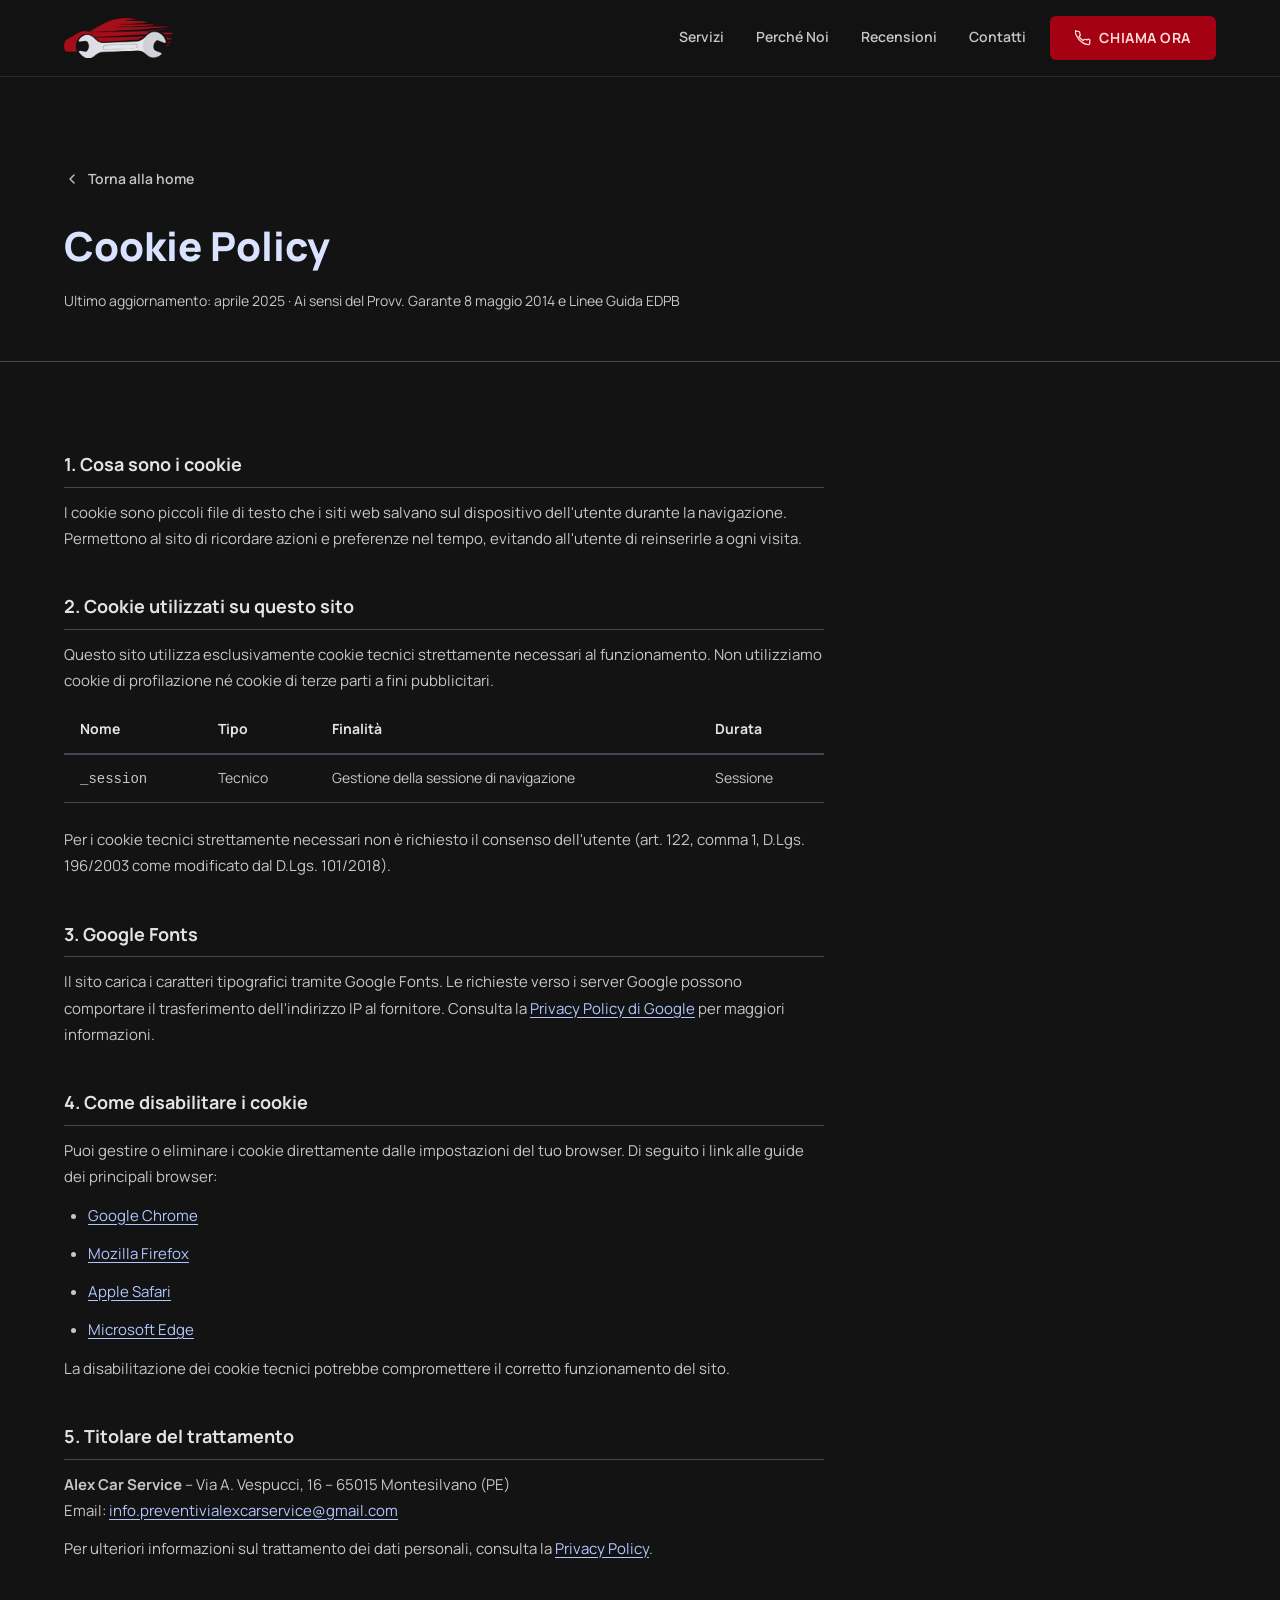
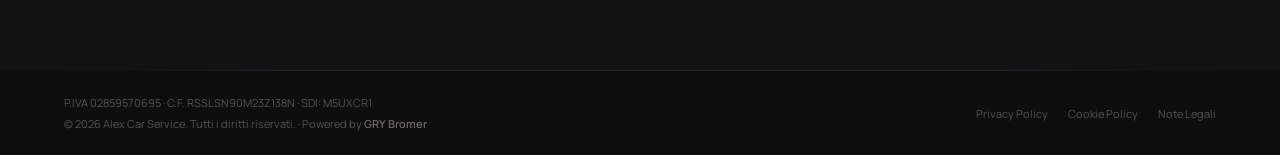
==== commit a4675332: "change email" ====
--- a/cookie.html
+++ b/cookie.html
@@ -175,7 +175,7 @@
         <h2>5. Titolare del trattamento</h2>
         <p>
           <strong>Alex Car Service</strong> – Via A. Vespucci, 16 – 65015 Montesilvano (PE)<br>
-          Email: <a href="mailto:info.alexcarservice@gmail.com">info.alexcarservice@gmail.com</a>
+          Email: <a href="mailto:info.preventivialexcarservice@gmail.com">info.preventivialexcarservice@gmail.com</a>
         </p>
         <p>Per ulteriori informazioni sul trattamento dei dati personali, consulta la <a href="privacy.html">Privacy Policy</a>.</p>
 
--- a/style.css
+++ b/style.css
@@ -598,7 +598,7 @@
 ══════════════════════════════════════ */
 /* ─── Hero scroll-wrapper: provides the scroll distance for the pin ─── */
 .hero-scroll-wrapper {
-  height: 300vh; /* 100vh visible + 200vh of scroll travel */
+  height: 400vh; /* 100vh visible + 300vh of scroll travel */
   position: relative;
 }
 
@@ -926,28 +926,35 @@
   align-items: center;
   gap: var(--sp-2);
   transition: opacity 0.4s ease;
+  filter: drop-shadow(0 0 6px rgba(176, 198, 255, 0.35));
+  animation: scrollGlow 3s ease-in-out infinite;
 }
 .hero-scroll-cue.hidden {
   opacity: 0;
   pointer-events: none;
 }
 .scroll-label {
-  font-size: 0.625rem;
-  letter-spacing: 0.15em;
+  font-size: 0.75rem;
+  letter-spacing: 0.18em;
   text-transform: uppercase;
-  color: rgba(176, 198, 255, 0.5);
+  color: rgba(176, 198, 255, 0.8);
   font-weight: 500;
-}
-.scroll-line {
-  width: 1px; height: 48px;
-  background: linear-gradient(to bottom, transparent, rgba(176, 198, 255, 0.4), transparent);
+  text-shadow: 0 0 10px rgba(176, 198, 255, 0.6), 0 0 20px rgba(176, 198, 255, 0.3);
+}
+.scroll-arrow {
+  width: 28px; height: 28px;
+  filter: drop-shadow(0 0 4px rgba(176, 198, 255, 0.6));
   animation: scrollCue 2s ease-in-out infinite;
 }
 @keyframes scrollCue {
-  0%, 100% { opacity: 0.3; transform: scaleY(0.6) translateY(-4px); }
-  50% { opacity: 1; transform: scaleY(1) translateY(4px); }
-}
-@media (prefers-reduced-motion: reduce) { .scroll-line { animation: none; opacity: 0.4; } }
+  0%, 100% { opacity: 0.4; transform: translateY(-4px); }
+  50% { opacity: 1; transform: translateY(4px); }
+}
+@keyframes scrollGlow {
+  0%, 100% { filter: drop-shadow(0 0 5px rgba(176, 198, 255, 0.3)); }
+  50% { filter: drop-shadow(0 0 12px rgba(176, 198, 255, 0.6)); }
+}
+@media (prefers-reduced-motion: reduce) { .scroll-line { animation: none; opacity: 0.4; } .hero-scroll-cue { animation: none; filter: none; } }
 
 /* Hero claim — appears at animation end */
 .hero-claim {
@@ -1441,7 +1448,7 @@
   grid-template-columns: 1fr;
   gap: var(--sp-8);
 }
-@media (min-width: 1024px) { .contact-grid { grid-template-columns: 5fr 7fr; } }
+@media (min-width: 1024px) { .contact-grid { grid-template-columns: 7fr 5fr; } }
 
 .contact-info {
   display: flex;
@@ -1525,12 +1532,12 @@
 }
 
 /* Map placeholder */
-.map-container { min-height: 360px; border-radius: var(--radius-lg); overflow: hidden; }
-.map-iframe { display: block; width: 100%; height: 100%; min-height: 360px; border: 0; }
+.map-container { border-radius: var(--radius-lg); overflow: hidden; height: 100%; }
+.map-iframe { display: block; width: 100%; height: 100%; border: 0; }
 
 .map-placeholder {
   height: 100%;
-  min-height: 360px;
+
   background: var(--surface-container);
   border-radius: var(--radius-lg);
   display: flex;
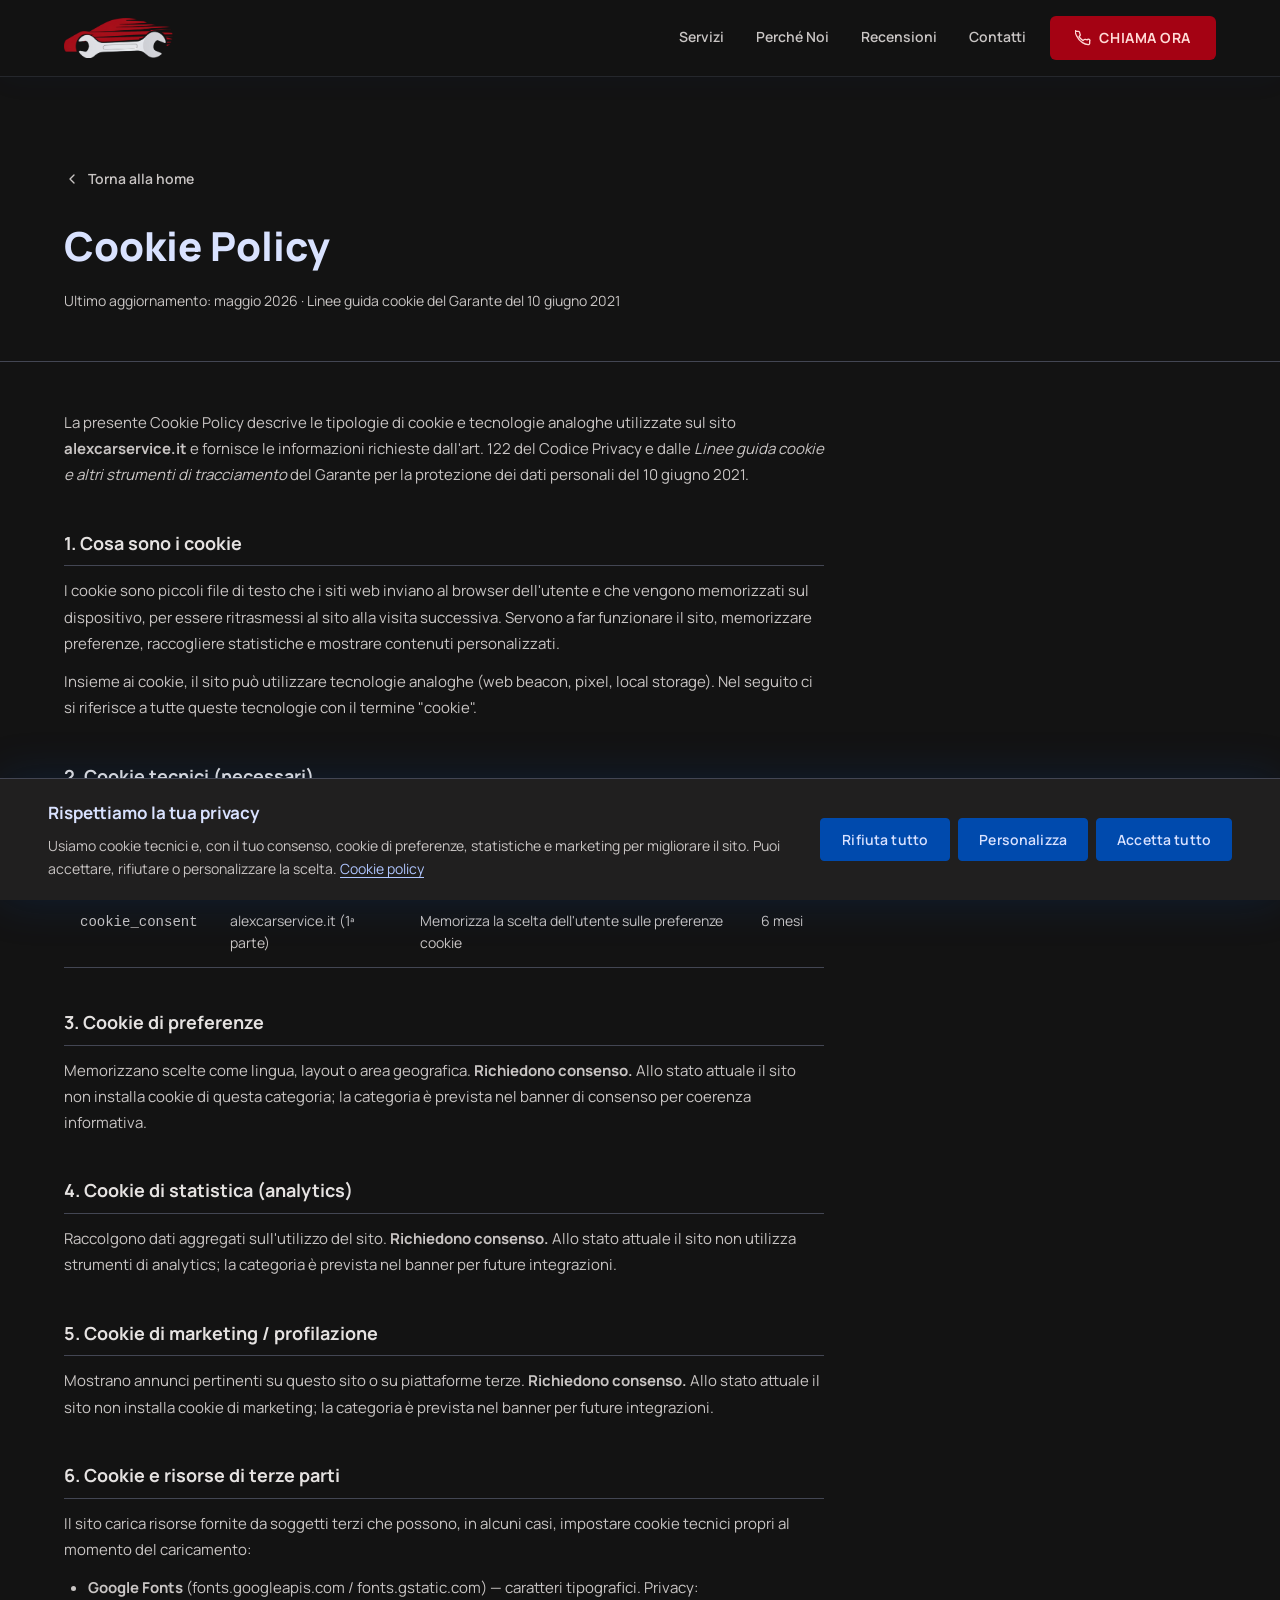
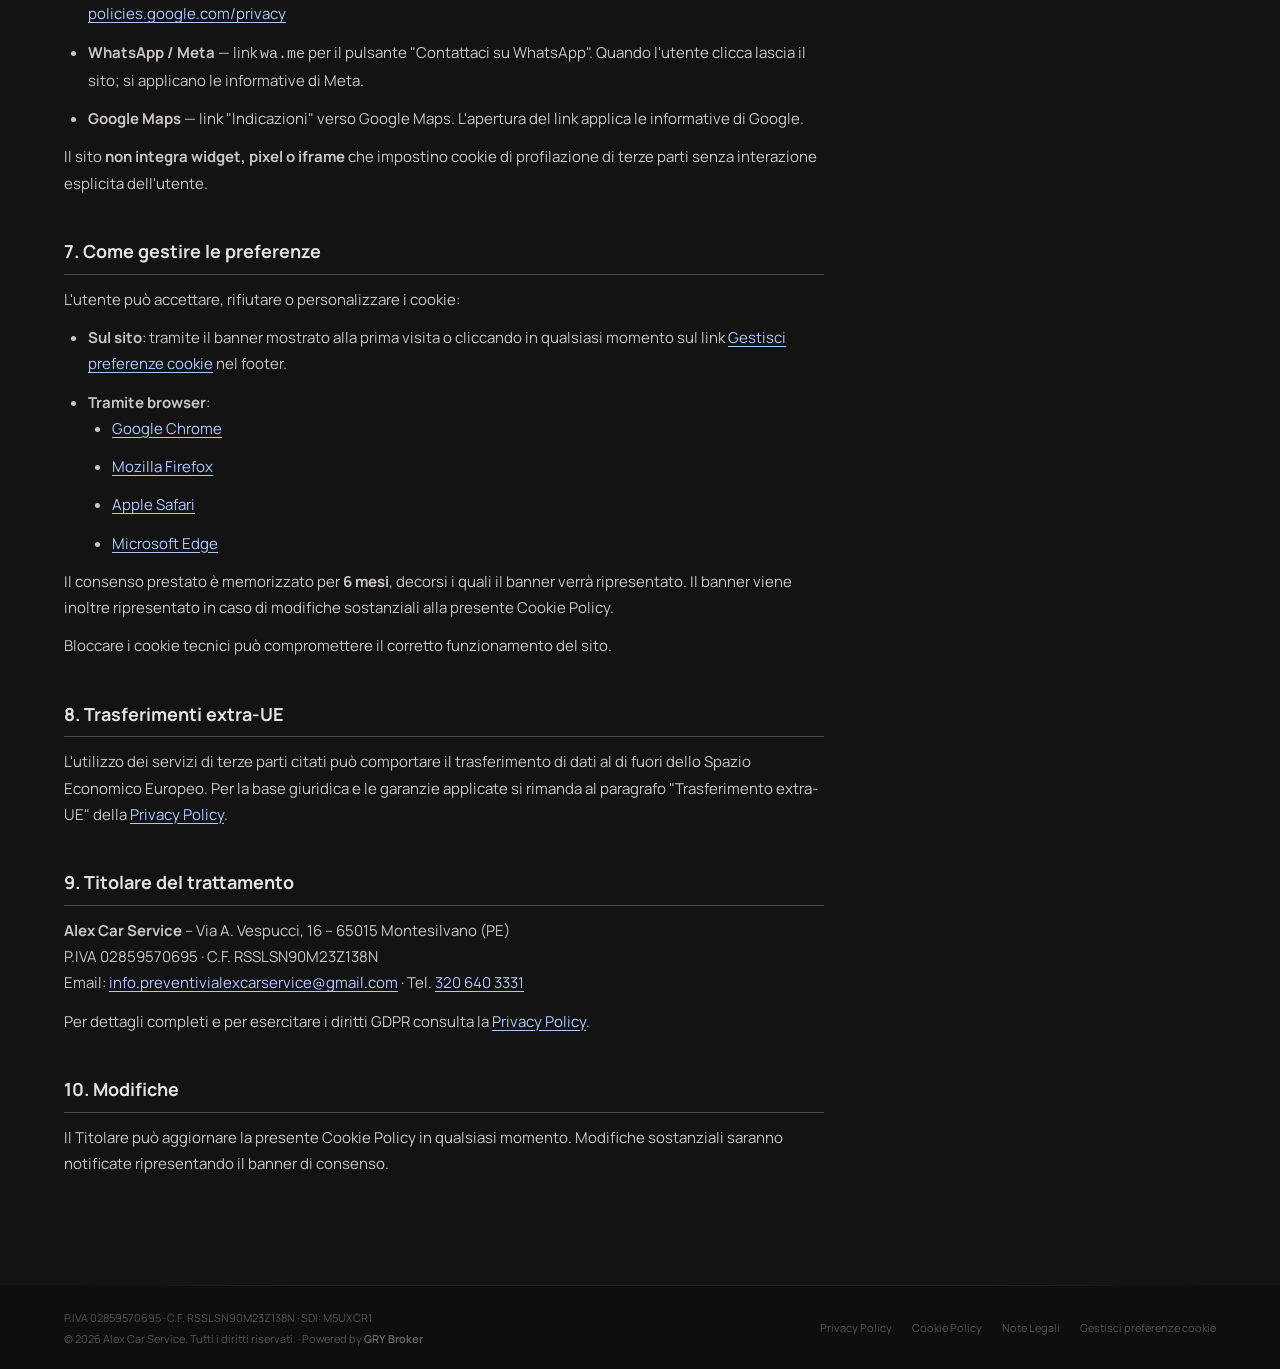
==== commit ff8d75c6: "add GDPR cookie banner and refresh legal pages - new cookie-banner.js + cookie-banner.css (banner + " ====
--- a/cookie.html
+++ b/cookie.html
@@ -77,7 +77,9 @@
       vertical-align: top;
     }
   </style>
+  <link rel="stylesheet" href="cookie-banner.css" />
   <script src="script.js" defer></script>
+  <script src="cookie-banner.js" defer></script>
 </head>
 <body>
 
@@ -125,59 +127,87 @@
           Torna alla home
         </a>
         <h1>Cookie Policy</h1>
-        <p class="legal-meta">Ultimo aggiornamento: aprile 2025 &middot; Ai sensi del Provv. Garante 8 maggio 2014 e Linee Guida EDPB</p>
+        <p class="legal-meta">Ultimo aggiornamento: maggio 2026 &middot; Linee guida cookie del Garante del 10 giugno 2021</p>
       </div>
     </section>
 
     <div class="container">
       <div class="legal-body">
 
+        <p>La presente Cookie Policy descrive le tipologie di cookie e tecnologie analoghe utilizzate sul sito <strong>alexcarservice.it</strong> e fornisce le informazioni richieste dall'art. 122 del Codice Privacy e dalle <em>Linee guida cookie e altri strumenti di tracciamento</em> del Garante per la protezione dei dati personali del 10 giugno 2021.</p>
+
         <h2>1. Cosa sono i cookie</h2>
-        <p>I cookie sono piccoli file di testo che i siti web salvano sul dispositivo dell'utente durante la navigazione. Permettono al sito di ricordare azioni e preferenze nel tempo, evitando all'utente di reinserirle a ogni visita.</p>
-
-        <h2>2. Cookie utilizzati su questo sito</h2>
-        <p>Questo sito utilizza esclusivamente cookie tecnici strettamente necessari al funzionamento. Non utilizziamo cookie di profilazione né cookie di terze parti a fini pubblicitari.</p>
-
+        <p>I cookie sono piccoli file di testo che i siti web inviano al browser dell'utente e che vengono memorizzati sul dispositivo, per essere ritrasmessi al sito alla visita successiva. Servono a far funzionare il sito, memorizzare preferenze, raccogliere statistiche e mostrare contenuti personalizzati.</p>
+        <p>Insieme ai cookie, il sito può utilizzare tecnologie analoghe (web beacon, pixel, local storage). Nel seguito ci si riferisce a tutte queste tecnologie con il termine "cookie".</p>
+
+        <h2>2. Cookie tecnici (necessari)</h2>
+        <p>Indispensabili al funzionamento del sito. <strong>Non richiedono il consenso</strong> ai sensi dell'art. 122 Codice Privacy.</p>
         <table class="cookie-table" role="table">
           <thead>
             <tr>
               <th scope="col">Nome</th>
-              <th scope="col">Tipo</th>
+              <th scope="col">Fornitore</th>
               <th scope="col">Finalità</th>
               <th scope="col">Durata</th>
             </tr>
           </thead>
           <tbody>
             <tr>
-              <td><code>_session</code></td>
-              <td>Tecnico</td>
-              <td>Gestione della sessione di navigazione</td>
-              <td>Sessione</td>
+              <td><code>cookie_consent</code></td>
+              <td>alexcarservice.it (1ª parte)</td>
+              <td>Memorizza la scelta dell'utente sulle preferenze cookie</td>
+              <td>6 mesi</td>
             </tr>
           </tbody>
         </table>
 
-        <p>Per i cookie tecnici strettamente necessari non è richiesto il consenso dell'utente (art. 122, comma 1, D.Lgs. 196/2003 come modificato dal D.Lgs. 101/2018).</p>
-
-        <h2>3. Google Fonts</h2>
-        <p>Il sito carica i caratteri tipografici tramite Google Fonts. Le richieste verso i server Google possono comportare il trasferimento dell'indirizzo IP al fornitore. Consulta la <a href="https://policies.google.com/privacy" target="_blank" rel="noopener noreferrer">Privacy Policy di Google</a> per maggiori informazioni.</p>
-
-        <h2>4. Come disabilitare i cookie</h2>
-        <p>Puoi gestire o eliminare i cookie direttamente dalle impostazioni del tuo browser. Di seguito i link alle guide dei principali browser:</p>
+        <h2>3. Cookie di preferenze</h2>
+        <p>Memorizzano scelte come lingua, layout o area geografica. <strong>Richiedono consenso.</strong> Allo stato attuale il sito non installa cookie di questa categoria; la categoria è prevista nel banner di consenso per coerenza informativa.</p>
+
+        <h2>4. Cookie di statistica (analytics)</h2>
+        <p>Raccolgono dati aggregati sull'utilizzo del sito. <strong>Richiedono consenso.</strong> Allo stato attuale il sito non utilizza strumenti di analytics; la categoria è prevista nel banner per future integrazioni.</p>
+
+        <h2>5. Cookie di marketing / profilazione</h2>
+        <p>Mostrano annunci pertinenti su questo sito o su piattaforme terze. <strong>Richiedono consenso.</strong> Allo stato attuale il sito non installa cookie di marketing; la categoria è prevista nel banner per future integrazioni.</p>
+
+        <h2>6. Cookie e risorse di terze parti</h2>
+        <p>Il sito carica risorse fornite da soggetti terzi che possono, in alcuni casi, impostare cookie tecnici propri al momento del caricamento:</p>
         <ul>
-          <li><a href="https://support.google.com/chrome/answer/95647" target="_blank" rel="noopener noreferrer">Google Chrome</a></li>
-          <li><a href="https://support.mozilla.org/it/kb/protezione-antitracciamento-avanzata-firefox-desktop" target="_blank" rel="noopener noreferrer">Mozilla Firefox</a></li>
-          <li><a href="https://support.apple.com/it-it/guide/safari/sfri11471/mac" target="_blank" rel="noopener noreferrer">Apple Safari</a></li>
-          <li><a href="https://support.microsoft.com/it-it/windows/eliminare-e-gestire-i-cookie-168dab11-0753-043d-7c16-ede5947fc64d" target="_blank" rel="noopener noreferrer">Microsoft Edge</a></li>
+          <li><strong>Google Fonts</strong> (fonts.googleapis.com / fonts.gstatic.com) — caratteri tipografici. Privacy: <a href="https://policies.google.com/privacy" target="_blank" rel="noopener noreferrer">policies.google.com/privacy</a></li>
+          <li><strong>WhatsApp / Meta</strong> — link <code>wa.me</code> per il pulsante "Contattaci su WhatsApp". Quando l'utente clicca lascia il sito; si applicano le informative di Meta.</li>
+          <li><strong>Google Maps</strong> — link "Indicazioni" verso Google Maps. L'apertura del link applica le informative di Google.</li>
         </ul>
-        <p>La disabilitazione dei cookie tecnici potrebbe compromettere il corretto funzionamento del sito.</p>
-
-        <h2>5. Titolare del trattamento</h2>
+        <p>Il sito <strong>non integra widget, pixel o iframe</strong> che impostino cookie di profilazione di terze parti senza interazione esplicita dell'utente.</p>
+
+        <h2>7. Come gestire le preferenze</h2>
+        <p>L'utente può accettare, rifiutare o personalizzare i cookie:</p>
+        <ul>
+          <li><strong>Sul sito</strong>: tramite il banner mostrato alla prima visita o cliccando in qualsiasi momento sul link <a href="#" onclick="event.preventDefault(); window.__openCookiePreferences && window.__openCookiePreferences();">Gestisci preferenze cookie</a> nel footer.</li>
+          <li><strong>Tramite browser</strong>:
+            <ul>
+              <li><a href="https://support.google.com/chrome/answer/95647" target="_blank" rel="noopener noreferrer">Google Chrome</a></li>
+              <li><a href="https://support.mozilla.org/it/kb/protezione-antitracciamento-avanzata-firefox-desktop" target="_blank" rel="noopener noreferrer">Mozilla Firefox</a></li>
+              <li><a href="https://support.apple.com/it-it/guide/safari/sfri11471/mac" target="_blank" rel="noopener noreferrer">Apple Safari</a></li>
+              <li><a href="https://support.microsoft.com/it-it/windows/eliminare-e-gestire-i-cookie-168dab11-0753-043d-7c16-ede5947fc64d" target="_blank" rel="noopener noreferrer">Microsoft Edge</a></li>
+            </ul>
+          </li>
+        </ul>
+        <p>Il consenso prestato è memorizzato per <strong>6 mesi</strong>, decorsi i quali il banner verrà ripresentato. Il banner viene inoltre ripresentato in caso di modifiche sostanziali alla presente Cookie Policy.</p>
+        <p>Bloccare i cookie tecnici può compromettere il corretto funzionamento del sito.</p>
+
+        <h2>8. Trasferimenti extra-UE</h2>
+        <p>L'utilizzo dei servizi di terze parti citati può comportare il trasferimento di dati al di fuori dello Spazio Economico Europeo. Per la base giuridica e le garanzie applicate si rimanda al paragrafo "Trasferimento extra-UE" della <a href="privacy.html">Privacy Policy</a>.</p>
+
+        <h2>9. Titolare del trattamento</h2>
         <p>
           <strong>Alex Car Service</strong> – Via A. Vespucci, 16 – 65015 Montesilvano (PE)<br>
-          Email: <a href="mailto:info.preventivialexcarservice@gmail.com">info.preventivialexcarservice@gmail.com</a>
+          P.IVA 02859570695 &middot; C.F. RSSLSN90M23Z138N<br>
+          Email: <a href="mailto:info.preventivialexcarservice@gmail.com">info.preventivialexcarservice@gmail.com</a> &middot; Tel. <a href="tel:+393206403331">320 640 3331</a>
         </p>
-        <p>Per ulteriori informazioni sul trattamento dei dati personali, consulta la <a href="privacy.html">Privacy Policy</a>.</p>
+        <p>Per dettagli completi e per esercitare i diritti GDPR consulta la <a href="privacy.html">Privacy Policy</a>.</p>
+
+        <h2>10. Modifiche</h2>
+        <p>Il Titolare può aggiornare la presente Cookie Policy in qualsiasi momento. Modifiche sostanziali saranno notificate ripresentando il banner di consenso.</p>
 
       </div>
     </div>
@@ -189,17 +219,28 @@
       <div class="footer-bottom">
         <div class="footer-bottom-meta">
           <p>P.IVA 02859570695 &middot; C.F. RSSLSN90M23Z138N &middot; SDI: M5UXCR1</p>
-          <p>&copy; <span id="year"></span> Alex Car Service. Tutti i diritti riservati. &middot; Powered by <strong>GRY Bromer</strong></p>
+          <p>&copy; <span id="year"></span> Alex Car Service. Tutti i diritti riservati. &middot; Powered by <strong>GRY Broker</strong></p>
         </div>
         <nav class="footer-legal-links" aria-label="Link legali">
           <a href="privacy.html" class="footer-legal-link">Privacy Policy</a>
           <a href="cookie.html" class="footer-legal-link" aria-current="page">Cookie Policy</a>
           <a href="note-legali.html" class="footer-legal-link">Note Legali</a>
+          <a href="#" class="footer-legal-link" onclick="event.preventDefault(); window.__openCookiePreferences && window.__openCookiePreferences();">Gestisci preferenze cookie</a>
         </nav>
       </div>
     </div>
   </footer>
 
   <script>document.getElementById('year').textContent = new Date().getFullYear();</script>
+  <script>
+  window.addEventListener('DOMContentLoaded', function () {
+    if (window.CookieBanner) {
+      window.CookieBanner.init({
+        policyUrl: 'cookie.html',
+        version: '1'
+      });
+    }
+  });
+  </script>
 </body>
 </html>
--- a/style.css
+++ b/style.css
@@ -2049,6 +2049,13 @@
 ══════════════════════════════════════ */
 @media (max-width: 1024px) {
   .hero-visual { display: none; }
+  /* Collapse the 400vh scroll travel — the frame animation is disabled
+     on mobile/tablet, so .hero-canvas just shows car_fallback.png via CSS. */
+  .hero-scroll-wrapper { height: auto; }
+  /* The body ships with .no-scroll to lock the page until the desktop hero
+     animation completes. Without the animation here, the lock would strand
+     the user on the hero — neutralise it. */
+  .no-scroll { overflow: auto; }
 }
 @media (max-width: 767px) {
   .hero { padding-top: calc(68px + var(--sp-10)); }
@@ -2066,6 +2073,10 @@
     overflow-wrap: break-word;
   }
   .hero-claim-text { font-size: 2rem; }
+
+  /* Contact card: dial down text for narrow screens */
+  .contact-card .contact-value { font-size: 0.875rem; }
+  .contact-card .contact-label { font-size: 0.625rem; }
 }
 
 /* ─── WhatsApp Floating Button ─── */
--- a/cookie-banner.css
+++ b/cookie-banner.css
@@ -0,0 +1,247 @@
+/*
+ * Cookie banner — Alex Car Service brand overrides
+ * Selettori basati su data-cookie-banner="..." espositi da cookie-banner.js.
+ * Tre azioni (reject / customize / accept) condividono lo stesso stile per
+ * pari prominenza richiesta dalle Linee guida Garante 2021.
+ */
+
+[data-cookie-banner="root"] {
+  --cb-bg: var(--surface-container, #201f1f);
+  --cb-bg-elevated: var(--surface-container-high, #2b2a29);
+  --cb-bg-overlay: rgba(0, 0, 0, 0.72);
+  --cb-text: var(--on-surface, #e5e2e1);
+  --cb-text-muted: var(--on-surface-variant, #c9c5c4);
+  --cb-border: var(--outline-variant, #434653);
+  --cb-primary: var(--primary-container, #004aad);
+  --cb-primary-on: var(--on-primary-container, #d9e2ff);
+  --cb-primary-hover: var(--primary-container-hover, #1a5cb8);
+  --cb-link: var(--primary, #b0c6ff);
+  --cb-radius: 8px;
+  --cb-radius-sm: 4px;
+  --cb-shadow: 0 0 48px rgba(0, 74, 173, 0.2);
+  --cb-z-banner: 9000;
+  --cb-z-modal: 9100;
+
+  font-family: 'Manrope', system-ui, sans-serif;
+  color: var(--cb-text);
+  font-size: 0.9375rem;
+  line-height: 1.6;
+}
+
+/* ---- Banner (primo layer, fixed bottom) ---- */
+[data-cookie-banner="banner"] {
+  position: fixed;
+  inset: auto 0 0 0;
+  z-index: var(--cb-z-banner);
+  background: var(--cb-bg);
+  border-top: 1px solid var(--cb-border);
+  box-shadow: var(--cb-shadow);
+  padding: var(--sp-5, 1.25rem) clamp(1rem, 4vw, var(--sp-12, 3rem));
+  display: flex;
+  flex-wrap: wrap;
+  gap: var(--sp-4, 1rem) var(--sp-6, 1.5rem);
+  align-items: center;
+  justify-content: space-between;
+  animation: cb-slide-up 0.35s cubic-bezier(0.2, 0, 0, 1) both;
+}
+@keyframes cb-slide-up { from { transform: translateY(100%); } to { transform: translateY(0); } }
+
+[data-cookie-banner="content"] { flex: 1 1 320px; min-width: 0; }
+[data-cookie-banner="heading"] {
+  margin: 0 0 var(--sp-2, 0.5rem);
+  font-size: 1.0625rem;
+  font-weight: 700;
+  color: var(--on-primary-container, #d9e2ff);
+}
+[data-cookie-banner="text"] {
+  margin: 0;
+  font-size: 0.875rem;
+  font-weight: 400;
+  color: var(--cb-text-muted);
+  line-height: 1.65;
+}
+[data-cookie-banner="link"] {
+  color: var(--cb-link);
+  text-decoration: underline;
+  text-underline-offset: 3px;
+}
+
+/* ---- Actions: identical visual weight (compliance) ---- */
+[data-cookie-banner="actions"],
+[data-cookie-banner="modal-actions"] {
+  display: flex;
+  flex-wrap: wrap;
+  gap: var(--sp-2, 0.5rem);
+  align-items: center;
+}
+[data-cookie-banner="modal-actions"] { justify-content: flex-end; }
+
+[data-cookie-banner="action"] {
+  padding: 0.7rem 1.25rem;
+  font-family: inherit;
+  font-size: 0.875rem;
+  font-weight: 600;
+  letter-spacing: 0.01em;
+  color: var(--cb-primary-on);
+  background: var(--cb-primary);
+  border: 1px solid var(--cb-primary);
+  border-radius: var(--cb-radius-sm);
+  cursor: pointer;
+  min-width: 130px;
+  transition: background-color var(--motion-fast, 200ms ease), transform var(--motion-micro, 100ms ease);
+}
+[data-cookie-banner="action"]:hover { background: var(--cb-primary-hover); border-color: var(--cb-primary-hover); }
+[data-cookie-banner="action"]:active { transform: translateY(1px); }
+[data-cookie-banner="action"]:focus-visible { outline: 2px solid var(--cb-link); outline-offset: 2px; }
+
+/* ---- Modal (secondo layer / preferenze) ---- */
+[data-cookie-banner="modal"] {
+  position: fixed;
+  inset: 0;
+  z-index: var(--cb-z-modal);
+  background: var(--cb-bg-overlay);
+  display: flex;
+  align-items: center;
+  justify-content: center;
+  padding: 1rem;
+  animation: cb-fade-in 0.2s ease both;
+  backdrop-filter: blur(4px);
+  -webkit-backdrop-filter: blur(4px);
+}
+@keyframes cb-fade-in { from { opacity: 0; } to { opacity: 1; } }
+
+[data-cookie-banner="modal-content"] {
+  width: min(92vw, 600px);
+  max-height: 88vh;
+  display: flex;
+  flex-direction: column;
+  background: var(--cb-bg);
+  border: 1px solid var(--cb-border);
+  border-radius: var(--cb-radius);
+  box-shadow: var(--cb-shadow);
+  overflow: hidden;
+}
+
+[data-cookie-banner="modal-header"] {
+  display: flex;
+  align-items: center;
+  justify-content: space-between;
+  padding: var(--sp-5, 1.25rem) var(--sp-6, 1.5rem);
+  border-bottom: 1px solid var(--cb-border);
+}
+[data-cookie-banner="modal-title"] {
+  margin: 0;
+  font-size: 1.125rem;
+  font-weight: 700;
+  color: var(--on-primary-container, #d9e2ff);
+}
+[data-cookie-banner="modal-close"] {
+  background: transparent;
+  border: 1px solid var(--cb-border);
+  border-radius: var(--cb-radius-sm);
+  padding: 0.4rem 0.85rem;
+  font-family: inherit;
+  font-size: 0.75rem;
+  font-weight: 600;
+  color: var(--cb-text-muted);
+  cursor: pointer;
+  transition: color var(--motion-fast, 200ms ease), border-color var(--motion-fast, 200ms ease);
+}
+[data-cookie-banner="modal-close"]:hover {
+  color: var(--cb-text);
+  border-color: var(--cb-link);
+}
+
+[data-cookie-banner="categories"] {
+  flex: 1;
+  overflow-y: auto;
+  padding: var(--sp-4, 1rem) var(--sp-6, 1.5rem);
+  display: flex;
+  flex-direction: column;
+  gap: var(--sp-3, 0.75rem);
+}
+[data-cookie-banner="category"] {
+  border: 1px solid var(--cb-border);
+  border-radius: var(--cb-radius-sm);
+  padding: var(--sp-3, 0.75rem) var(--sp-4, 1rem);
+  background: var(--cb-bg-elevated);
+}
+[data-cookie-banner="category-header"] {
+  display: flex;
+  align-items: center;
+  justify-content: space-between;
+  gap: var(--sp-3, 0.75rem);
+}
+[data-cookie-banner="category-title"] {
+  font-weight: 600;
+  font-size: 0.9375rem;
+  color: var(--cb-text);
+}
+[data-cookie-banner="category-desc"] {
+  margin: var(--sp-2, 0.5rem) 0 0;
+  font-size: 0.8125rem;
+  color: var(--cb-text-muted);
+  line-height: 1.55;
+}
+
+[data-cookie-banner="toggle"] {
+  display: inline-flex;
+  align-items: center;
+  gap: var(--sp-2, 0.5rem);
+  cursor: pointer;
+  user-select: none;
+  font-size: 0.6875rem;
+  font-weight: 600;
+  letter-spacing: 0.04em;
+  text-transform: uppercase;
+  color: var(--cb-text-muted);
+}
+[data-cookie-banner="toggle-input"] {
+  appearance: none;
+  -webkit-appearance: none;
+  width: 36px;
+  height: 20px;
+  border-radius: 9999px;
+  background: var(--surface-bright, #3a3938);
+  position: relative;
+  cursor: pointer;
+  transition: background-color var(--motion-fast, 200ms ease);
+  margin: 0;
+  border: 1px solid var(--cb-border);
+}
+[data-cookie-banner="toggle-input"]::after {
+  content: '';
+  position: absolute;
+  top: 1px;
+  left: 1px;
+  width: 16px;
+  height: 16px;
+  border-radius: 9999px;
+  background: var(--on-surface-variant, #c9c5c4);
+  transition: transform var(--motion-fast, 200ms ease), background-color var(--motion-fast, 200ms ease);
+}
+[data-cookie-banner="toggle-input"]:checked { background: var(--cb-primary); border-color: var(--cb-primary); }
+[data-cookie-banner="toggle-input"]:checked::after { transform: translateX(16px); background: var(--cb-primary-on); }
+[data-cookie-banner="toggle-input"]:disabled { opacity: 0.5; cursor: not-allowed; }
+
+[data-cookie-banner="modal-actions"] {
+  padding: var(--sp-4, 1rem) var(--sp-6, 1.5rem);
+  border-top: 1px solid var(--cb-border);
+}
+
+[data-cookie-banner="modal-footer"] {
+  padding: var(--sp-3, 0.75rem) var(--sp-6, 1.5rem);
+  border-top: 1px solid var(--cb-border);
+  font-size: 0.8125rem;
+}
+
+@media (max-width: 560px) {
+  [data-cookie-banner="actions"],
+  [data-cookie-banner="modal-actions"] { width: 100%; }
+  [data-cookie-banner="action"] { flex: 1 1 100%; min-width: 0; }
+}
+
+@media (prefers-reduced-motion: reduce) {
+  [data-cookie-banner="banner"],
+  [data-cookie-banner="modal"] { animation: none; }
+}
